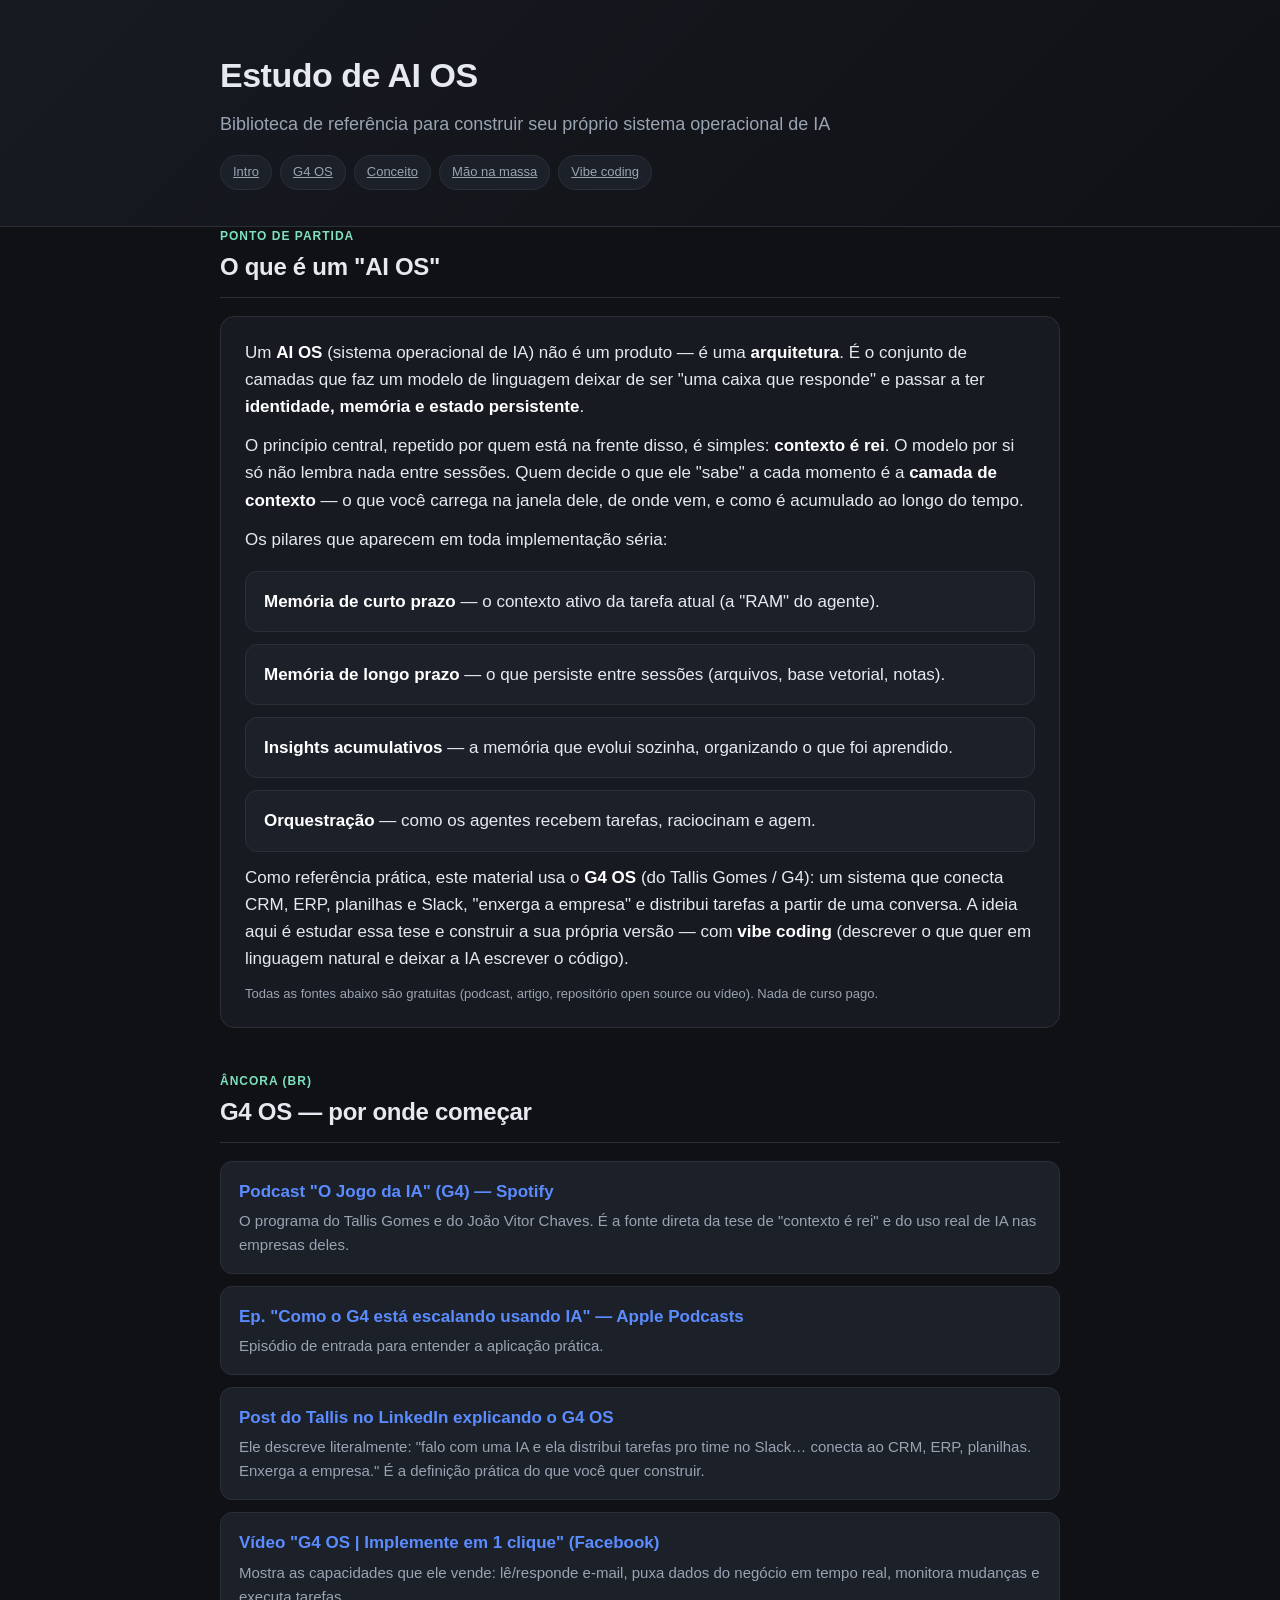
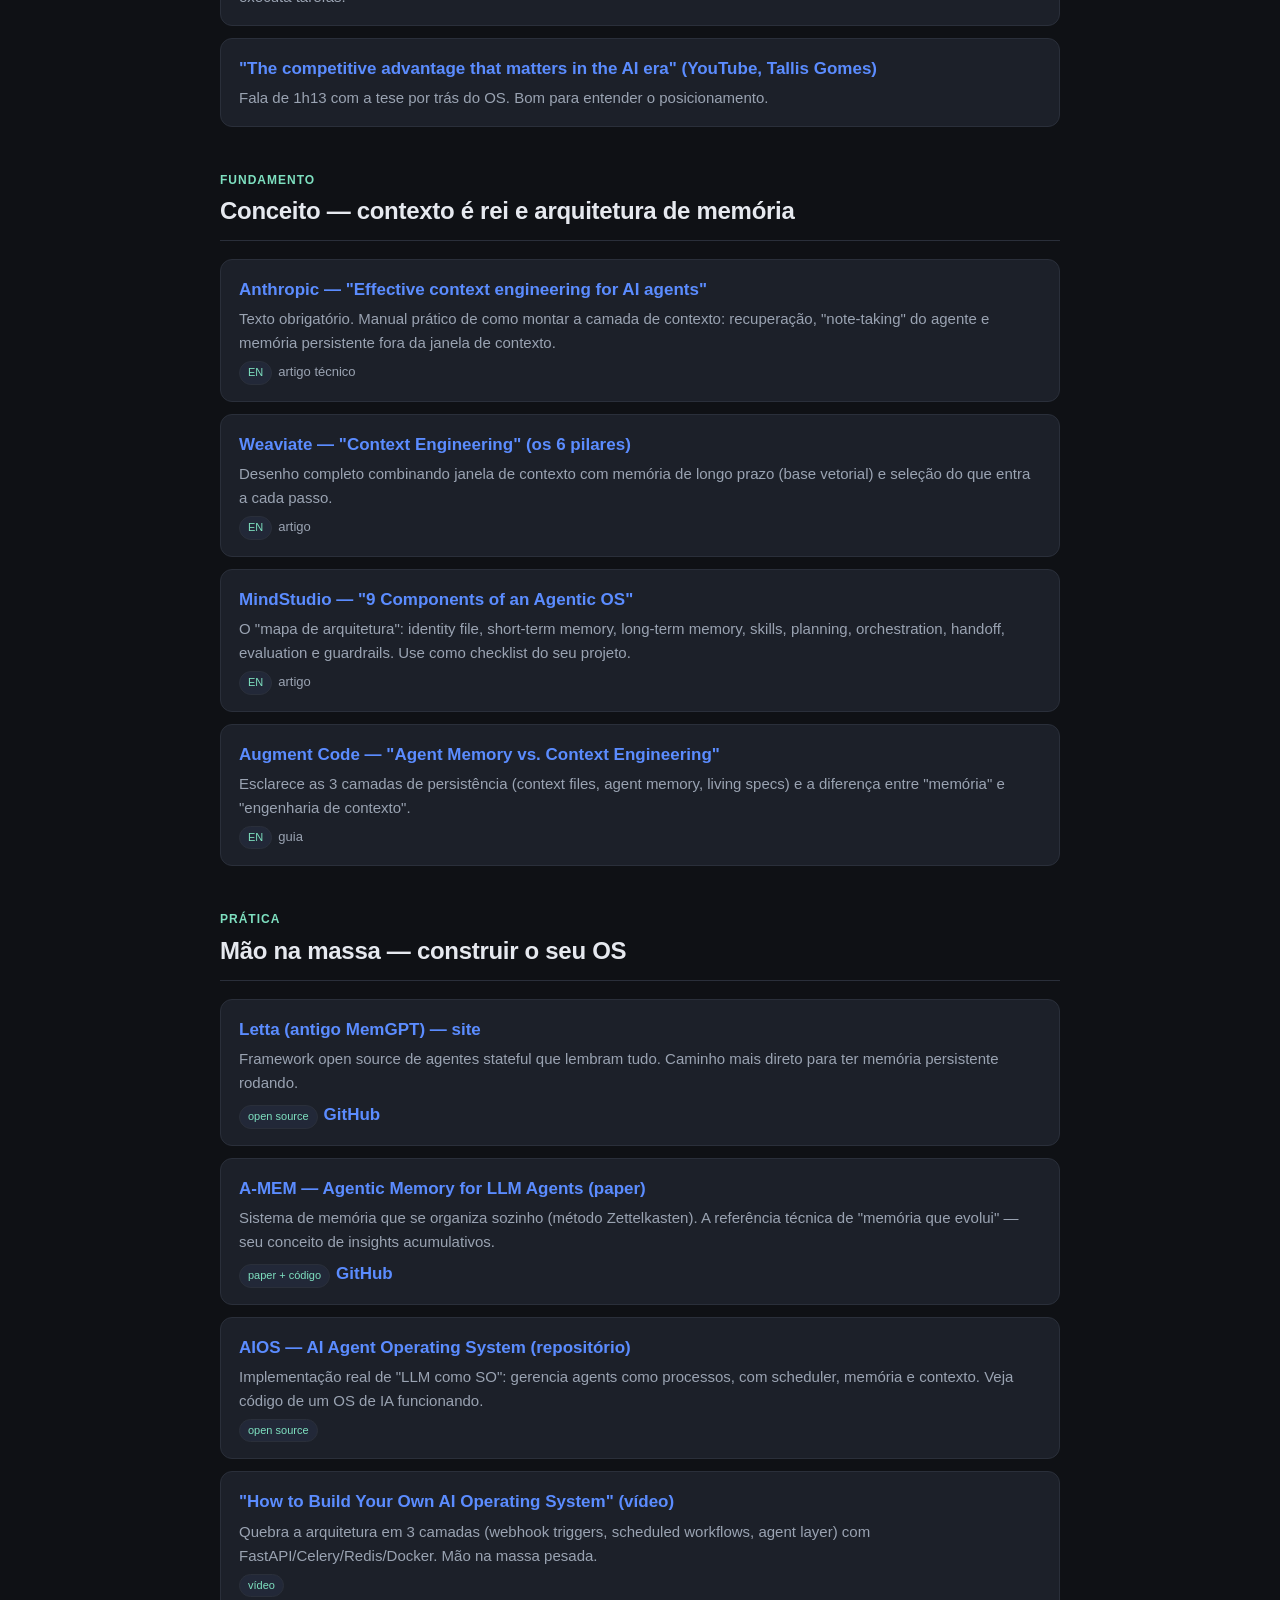
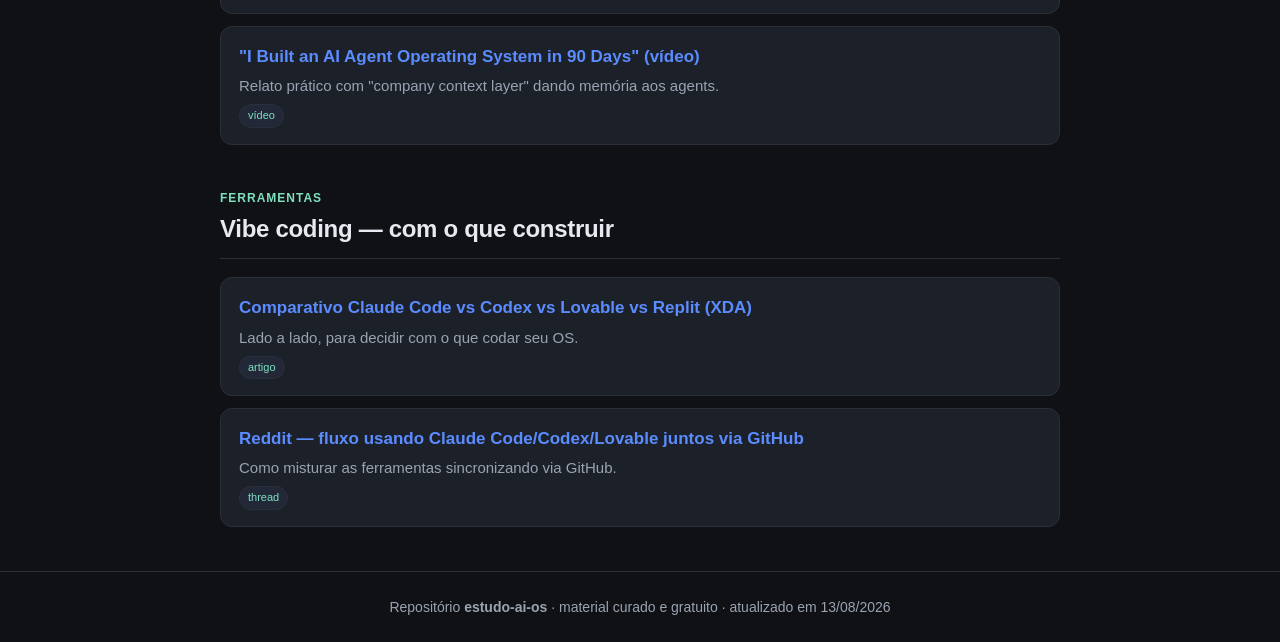
==== index.html @ 6ee81e65 "Estudo de AI OS: site de referencia com fontes gratuitas" ====
<!DOCTYPE html>
<html lang="pt-BR">
<head>
<meta charset="UTF-8">
<meta name="viewport" content="width=device-width, initial-scale=1.0">
<title>Estudo de AI OS — biblioteca de referência</title>
<style>
  :root{
    --bg:#0f1115; --bg2:#171a21; --card:#1c2029; --border:#2a2f3a;
    --txt:#e6e9ef; --muted:#9aa3b2; --accent:#5b8cff; --accent2:#7ee0c0;
    --maxw:880px;
  }
  *{box-sizing:border-box}
  html{scroll-behavior:smooth}
  body{
    margin:0; background:var(--bg); color:var(--txt);
    font-family:-apple-system,BlinkMacSystemFont,"Segoe UI",Roboto,Helvetica,Arial,sans-serif;
    line-height:1.6; font-size:17px;
  }
  header{
    background:linear-gradient(135deg,#171a21,#0f1115);
    border-bottom:1px solid var(--border); padding:48px 20px 36px;
  }
  .wrap{max-width:var(--maxw); margin:0 auto; padding:0 20px}
  h1{font-size:34px; margin:0 0 8px; letter-spacing:-.5px}
  header p{color:var(--muted); margin:0; font-size:18px}
  main{padding:32px 0 64px}
  section{margin:0 0 44px}
  h2{
    font-size:24px; margin:0 0 4px; padding-bottom:10px;
    border-bottom:1px solid var(--border); letter-spacing:-.3px;
  }
  h2 .tag{
    font-size:12px; text-transform:uppercase; letter-spacing:1px;
    color:var(--accent2); display:block; font-weight:600; margin-bottom:2px;
  }
  .intro{
    background:var(--bg2); border:1px solid var(--border); border-radius:14px;
    padding:22px 24px; margin-top:18px;
  }
  .intro p{margin:0 0 12px} .intro p:last-child{margin:0}
  .intro strong{color:#fff}
  ul{list-style:none; padding:0; margin:18px 0 0}
  li{
    background:var(--card); border:1px solid var(--border); border-radius:12px;
    padding:16px 18px; margin:0 0 12px; transition:border-color .15s ease;
  }
  li:hover{border-color:var(--accent)}
  li a{color:var(--accent); text-decoration:none; font-weight:600; font-size:17px}
  li a:hover{text-decoration:underline}
  li .desc{color:var(--muted); font-size:15px; margin-top:4px}
  .meta{color:var(--muted); font-size:13px; margin-top:6px}
  .pill{
    display:inline-block; font-size:11px; padding:2px 8px; border-radius:99px;
    background:#222838; color:var(--accent2); border:1px solid var(--border);
    margin-right:6px;
  }
  footer{
    border-top:1px solid var(--border); padding:24px 20px; color:var(--muted);
    font-size:14px; text-align:center;
  }
  a.toc{color:var(--accent); text-decoration:none}
  nav.toc{margin-top:16px; display:flex; flex-wrap:wrap; gap:8px}
  nav.toc a{
    font-size:13px; background:var(--card); border:1px solid var(--border);
    padding:6px 12px; border-radius:99px; color:var(--muted);
  }
  nav.toc a:hover{color:var(--txt); border-color:var(--accent)}
</style>
</head>
<body>
<header>
  <div class="wrap">
    <h1>Estudo de AI OS</h1>
    <p>Biblioteca de referência para construir seu próprio sistema operacional de IA</p>
    <nav class="toc">
      <a href="#intro">Intro</a>
      <a href="#g4">G4 OS</a>
      <a href="#conceito">Conceito</a>
      <a href="#massa">Mão na massa</a>
      <a href="#vibe">Vibe coding</a>
    </nav>
  </div>
</header>

<main class="wrap">

  <section id="intro">
    <h2><span class="tag">Ponto de partida</span>O que é um "AI OS"</h2>
    <div class="intro">
      <p>Um <strong>AI OS</strong> (sistema operacional de IA) não é um produto — é uma <strong>arquitetura</strong>. É o conjunto de camadas que faz um modelo de linguagem deixar de ser "uma caixa que responde" e passar a ter <strong>identidade, memória e estado persistente</strong>.</p>
      <p>O princípio central, repetido por quem está na frente disso, é simples: <strong>contexto é rei</strong>. O modelo por si só não lembra nada entre sessões. Quem decide o que ele "sabe" a cada momento é a <strong>camada de contexto</strong> — o que você carrega na janela dele, de onde vem, e como é acumulado ao longo do tempo.</p>
      <p>Os pilares que aparecem em toda implementação séria:</p>
      <ul>
        <li><strong>Memória de curto prazo</strong> — o contexto ativo da tarefa atual (a "RAM" do agente).</li>
        <li><strong>Memória de longo prazo</strong> — o que persiste entre sessões (arquivos, base vetorial, notas).</li>
        <li><strong>Insights acumulativos</strong> — a memória que evolui sozinha, organizando o que foi aprendido.</li>
        <li><strong>Orquestração</strong> — como os agentes recebem tarefas, raciocinam e agem.</li>
      </ul>
      <p>Como referência prática, este material usa o <strong>G4 OS</strong> (do Tallis Gomes / G4): um sistema que conecta CRM, ERP, planilhas e Slack, "enxerga a empresa" e distribui tarefas a partir de uma conversa. A ideia aqui é estudar essa tese e construir a sua própria versão — com <strong>vibe coding</strong> (descrever o que quer em linguagem natural e deixar a IA escrever o código).</p>
      <p class="meta">Todas as fontes abaixo são gratuitas (podcast, artigo, repositório open source ou vídeo). Nada de curso pago.</p>
    </div>
  </section>

  <section id="g4">
    <h2><span class="tag">Âncora (BR)</span>G4 OS — por onde começar</h2>
    <ul>
      <li>
        <a href="https://open.spotify.com/playlist/0QUiQS8rmrE89OeQLvssjO" target="_blank" rel="noopener">Podcast "O Jogo da IA" (G4) — Spotify</a>
        <div class="desc">O programa do Tallis Gomes e do João Vitor Chaves. É a fonte direta da tese de "contexto é rei" e do uso real de IA nas empresas deles.</div>
      </li>
      <li>
        <a href="https://podcasts.apple.com/ch/podcast/como-g4-est%C3%A1-escalando-ainda-mais-usando-intelig%C3%AAncia/id1525781152?i=1000756380188" target="_blank" rel="noopener">Ep. "Como o G4 está escalando usando IA" — Apple Podcasts</a>
        <div class="desc">Episódio de entrada para entender a aplicação prática.</div>
      </li>
      <li>
        <a href="https://pt.linkedin.com/posts/tallisgomes_eu-falo-com-uma-ia-e-ela-distribui-tarefas-activity-7436787894305939458-XpmV" target="_blank" rel="noopener">Post do Tallis no LinkedIn explicando o G4 OS</a>
        <div class="desc">Ele descreve literalmente: "falo com uma IA e ela distribui tarefas pro time no Slack… conecta ao CRM, ERP, planilhas. Enxerga a empresa." É a definição prática do que você quer construir.</div>
      </li>
      <li>
        <a href="https://www.facebook.com/tallisgomes87/videos/g4-os-implemente-em-1-clique/1573317461039059/" target="_blank" rel="noopener">Vídeo "G4 OS | Implemente em 1 clique" (Facebook)</a>
        <div class="desc">Mostra as capacidades que ele vende: lê/responde e-mail, puxa dados do negócio em tempo real, monitora mudanças e executa tarefas.</div>
      </li>
      <li>
        <a href="https://www.youtube.com/watch?v=670zVqYbD9s" target="_blank" rel="noopener">"The competitive advantage that matters in the AI era" (YouTube, Tallis Gomes)</a>
        <div class="desc">Fala de 1h13 com a tese por trás do OS. Bom para entender o posicionamento.</div>
      </li>
    </ul>
  </section>

  <section id="conceito">
    <h2><span class="tag">Fundamento</span>Conceito — contexto é rei e arquitetura de memória</h2>
    <ul>
      <li>
        <a href="https://www.anthropic.com/engineering/effective-context-engineering-for-ai-agents" target="_blank" rel="noopener">Anthropic — "Effective context engineering for AI agents"</a>
        <div class="desc">Texto obrigatório. Manual prático de como montar a camada de contexto: recuperação, "note-taking" do agente e memória persistente fora da janela de contexto.</div>
        <div class="meta"><span class="pill">EN</span>artigo técnico</div>
      </li>
      <li>
        <a href="https://weaviate.io/blog/context-engineering" target="_blank" rel="noopener">Weaviate — "Context Engineering" (os 6 pilares)</a>
        <div class="desc">Desenho completo combinando janela de contexto com memória de longo prazo (base vetorial) e seleção do que entra a cada passo.</div>
        <div class="meta"><span class="pill">EN</span>artigo</div>
      </li>
      <li>
        <a href="https://www.mindstudio.ai/blog/how-to-build-agentic-operating-system-9-components" target="_blank" rel="noopener">MindStudio — "9 Components of an Agentic OS"</a>
        <div class="desc">O "mapa de arquitetura": identity file, short-term memory, long-term memory, skills, planning, orchestration, handoff, evaluation e guardrails. Use como checklist do seu projeto.</div>
        <div class="meta"><span class="pill">EN</span>artigo</div>
      </li>
      <li>
        <a href="https://www.augmentcode.com/guides/agent-memory-vs-context-engineering" target="_blank" rel="noopener">Augment Code — "Agent Memory vs. Context Engineering"</a>
        <div class="desc">Esclarece as 3 camadas de persistência (context files, agent memory, living specs) e a diferença entre "memória" e "engenharia de contexto".</div>
        <div class="meta"><span class="pill">EN</span>guia</div>
      </li>
    </ul>
  </section>

  <section id="massa">
    <h2><span class="tag">Prática</span>Mão na massa — construir o seu OS</h2>
    <ul>
      <li>
        <a href="https://www.letta.com/" target="_blank" rel="noopener">Letta (antigo MemGPT) — site</a>
        <div class="desc">Framework open source de agentes stateful que lembram tudo. Caminho mais direto para ter memória persistente rodando.</div>
        <div class="meta"><span class="pill">open source</span><a href="https://github.com/letta-ai/letta" target="_blank" rel="noopener">GitHub</a></div>
      </li>
      <li>
        <a href="https://arxiv.org/abs/2502.12110" target="_blank" rel="noopener">A-MEM — Agentic Memory for LLM Agents (paper)</a>
        <div class="desc">Sistema de memória que se organiza sozinho (método Zettelkasten). A referência técnica de "memória que evolui" — seu conceito de insights acumulativos.</div>
        <div class="meta"><span class="pill">paper + código</span><a href="https://github.com/agiresearch/a-mem" target="_blank" rel="noopener">GitHub</a></div>
      </li>
      <li>
        <a href="https://github.com/agiresearch/AIOS" target="_blank" rel="noopener">AIOS — AI Agent Operating System (repositório)</a>
        <div class="desc">Implementação real de "LLM como SO": gerencia agents como processos, com scheduler, memória e contexto. Veja código de um OS de IA funcionando.</div>
        <div class="meta"><span class="pill">open source</span></div>
      </li>
      <li>
        <a href="https://www.youtube.com/watch?v=rZX1OYetbSM" target="_blank" rel="noopener">"How to Build Your Own AI Operating System" (vídeo)</a>
        <div class="desc">Quebra a arquitetura em 3 camadas (webhook triggers, scheduled workflows, agent layer) com FastAPI/Celery/Redis/Docker. Mão na massa pesada.</div>
        <div class="meta"><span class="pill">vídeo</span></div>
      </li>
      <li>
        <a href="https://www.youtube.com/watch?v=2s_olItq3P4" target="_blank" rel="noopener">"I Built an AI Agent Operating System in 90 Days" (vídeo)</a>
        <div class="desc">Relato prático com "company context layer" dando memória aos agents.</div>
        <div class="meta"><span class="pill">vídeo</span></div>
      </li>
    </ul>
  </section>

  <section id="vibe">
    <h2><span class="tag">Ferramentas</span>Vibe coding — com o que construir</h2>
    <ul>
      <li>
        <a href="https://www.xda-developers.com/tested-claude-code-lovable-and-replit-side-by-side/" target="_blank" rel="noopener">Comparativo Claude Code vs Codex vs Lovable vs Replit (XDA)</a>
        <div class="desc">Lado a lado, para decidir com o que codar seu OS.</div>
        <div class="meta"><span class="pill">artigo</span></div>
      </li>
      <li>
        <a href="https://www.reddit.com/r/ClaudeAI/comments/1o6kspo/build_lovable_for_claude_code_users_no_costs/" target="_blank" rel="noopener">Reddit — fluxo usando Claude Code/Codex/Lovable juntos via GitHub</a>
        <div class="desc">Como misturar as ferramentas sincronizando via GitHub.</div>
        <div class="meta"><span class="pill">thread</span></div>
      </li>
    </ul>
  </section>

</main>

<footer>
  Repositório <strong>estudo-ai-os</strong> · material curado e gratuito · atualizado em 13/08/2026
</footer>
</body>
</html>
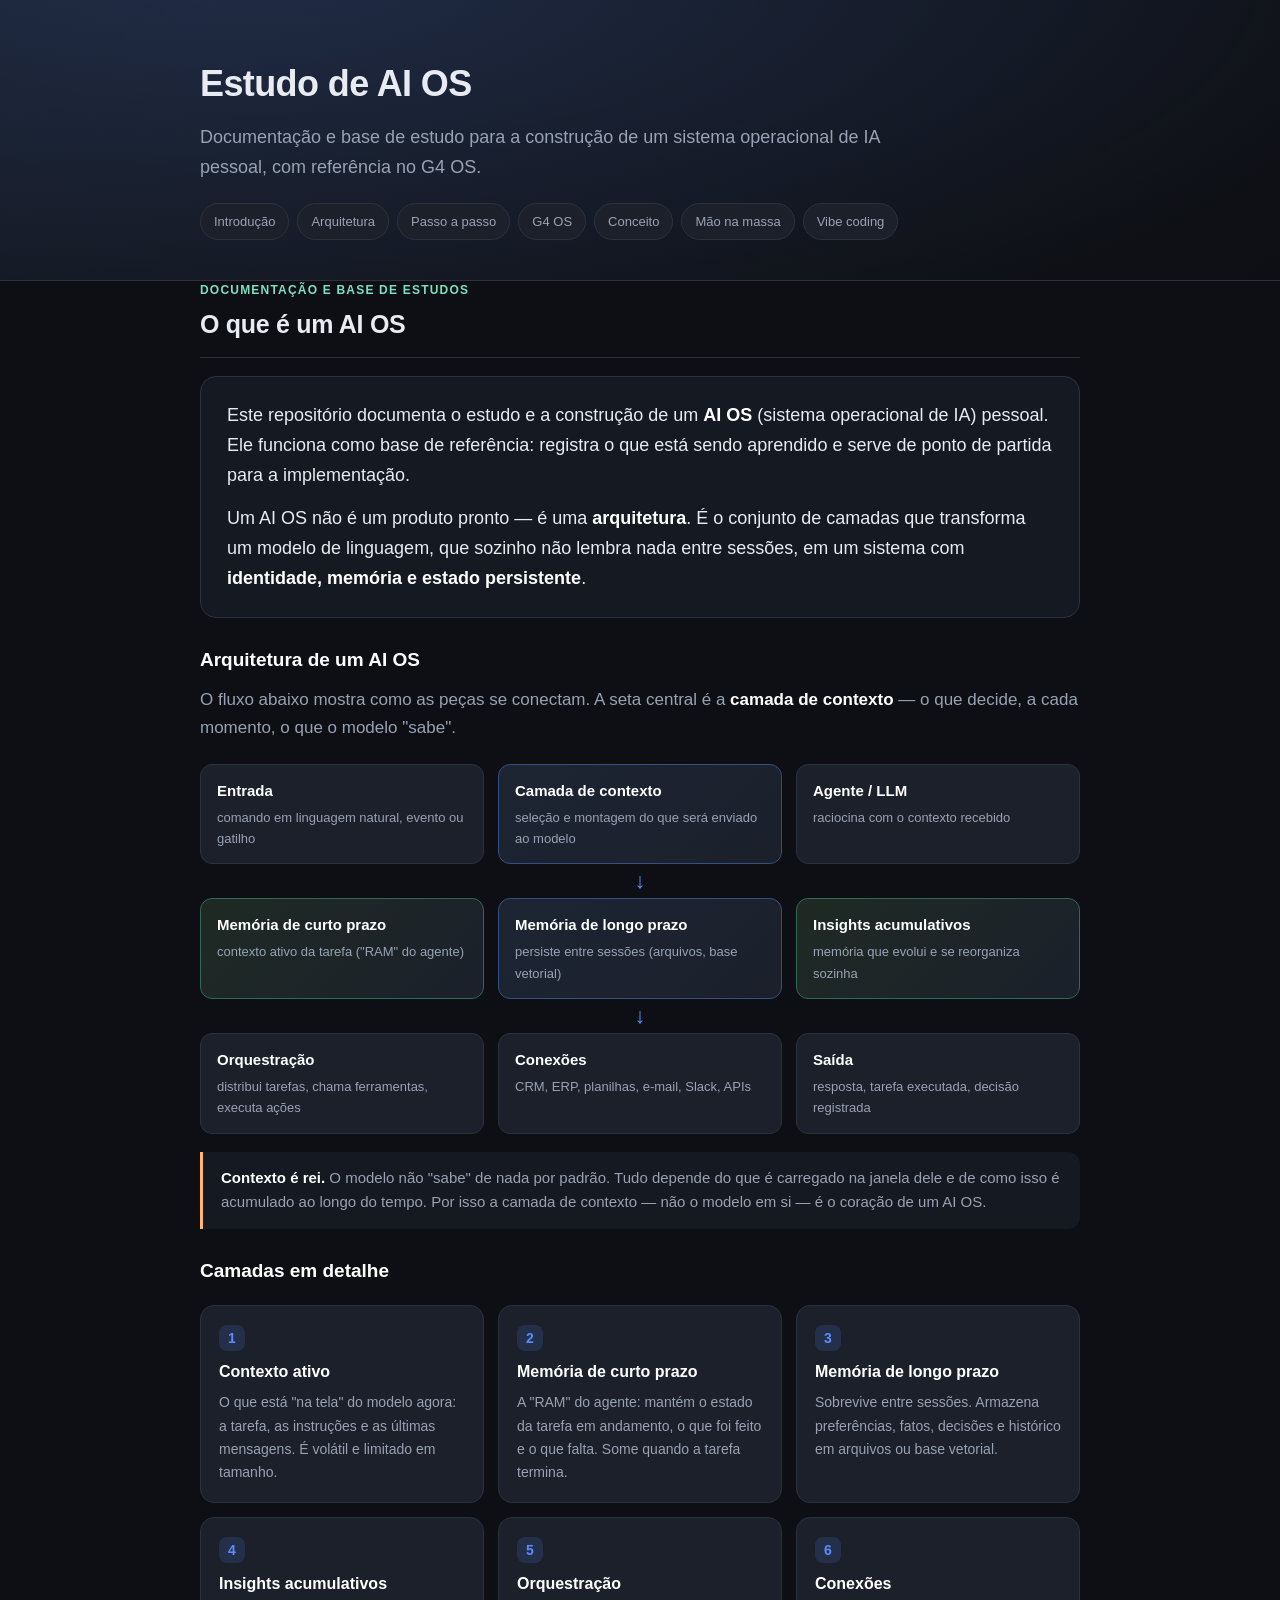
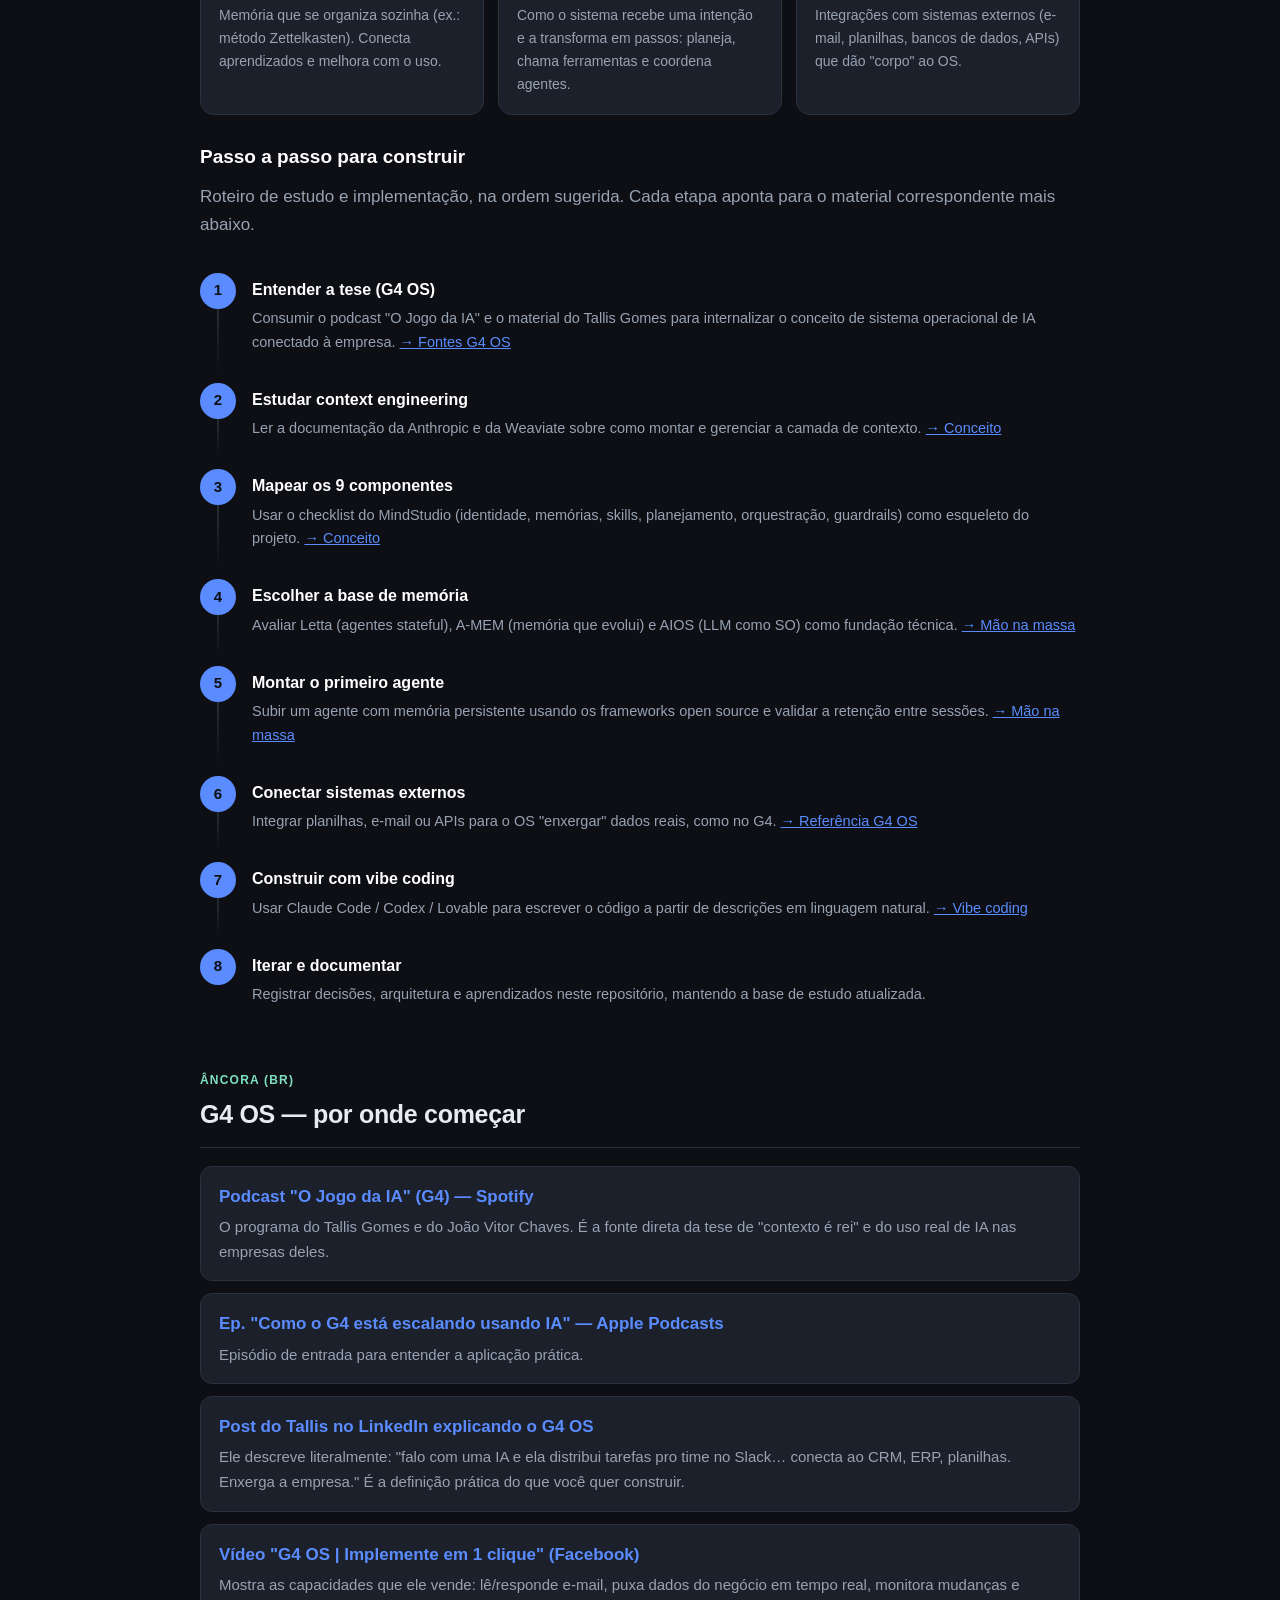
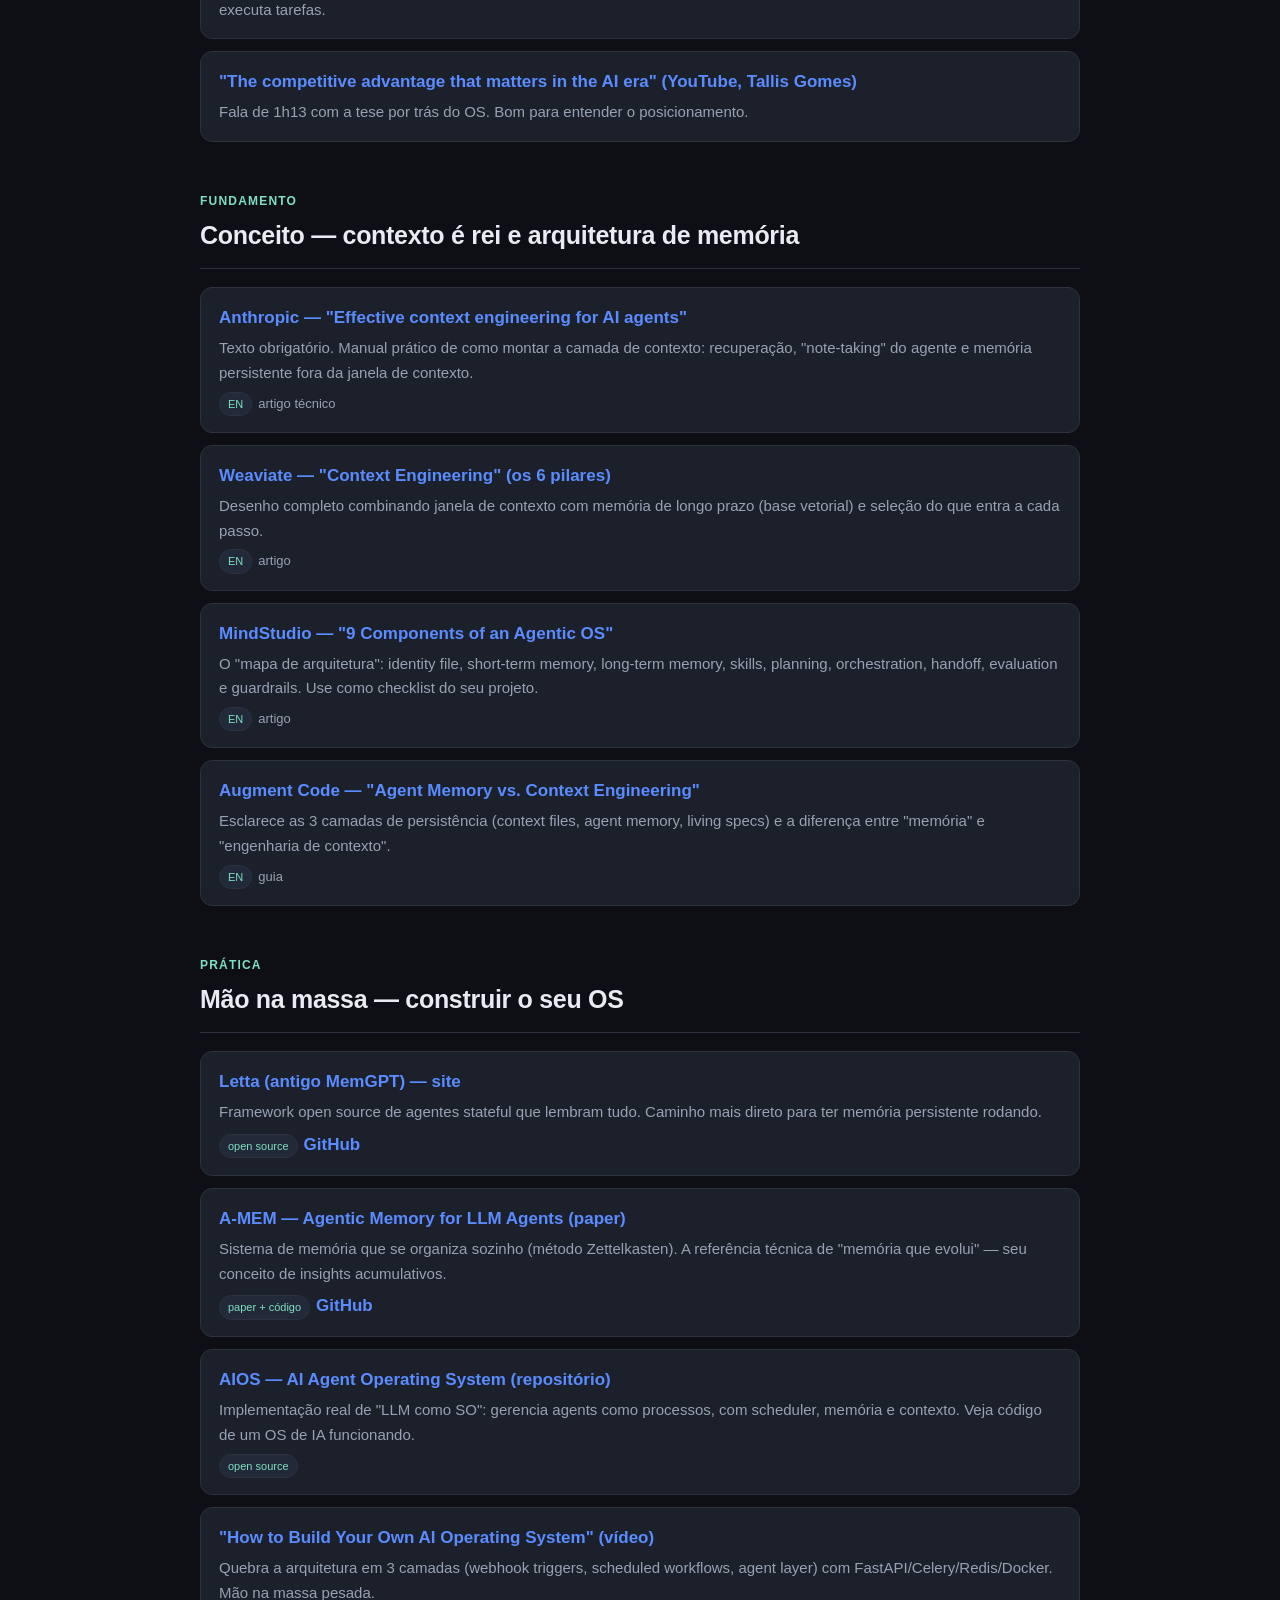
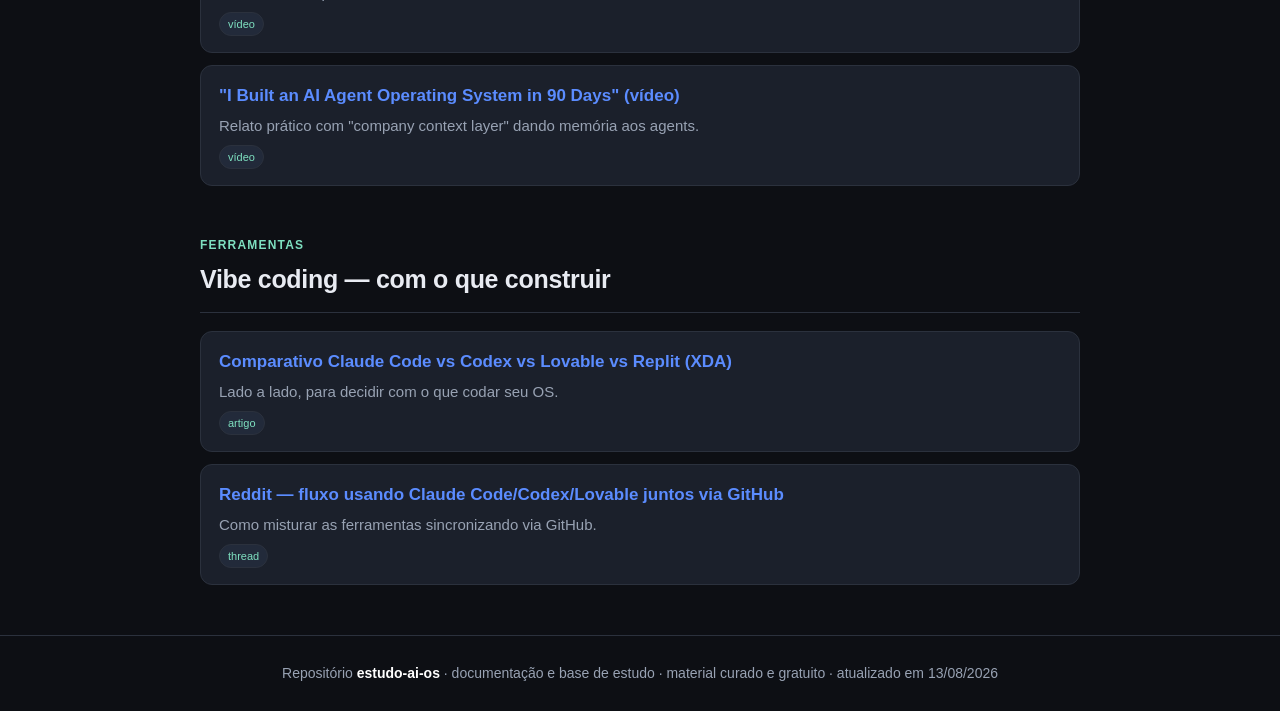
==== commit 60d2de34: "Detalha introducao: arquitetura, camadas e passo a passo" ====
--- a/index.html
+++ b/index.html
@@ -3,78 +3,137 @@
 <head>
 <meta charset="UTF-8">
 <meta name="viewport" content="width=device-width, initial-scale=1.0">
-<title>Estudo de AI OS — biblioteca de referência</title>
+<title>Estudo de AI OS — documentação e base de estudo</title>
 <style>
   :root{
-    --bg:#0f1115; --bg2:#171a21; --card:#1c2029; --border:#2a2f3a;
-    --txt:#e6e9ef; --muted:#9aa3b2; --accent:#5b8cff; --accent2:#7ee0c0;
-    --maxw:880px;
+    --bg:#0d0f14; --bg2:#151922; --card:#1b202b; --border:#2b313d;
+    --txt:#e8ebf2; --muted:#98a2b3; --accent:#5b8cff; --accent2:#7ee0c0;
+    --accent3:#ffb86b; --maxw:920px;
   }
   *{box-sizing:border-box}
   html{scroll-behavior:smooth}
   body{
     margin:0; background:var(--bg); color:var(--txt);
     font-family:-apple-system,BlinkMacSystemFont,"Segoe UI",Roboto,Helvetica,Arial,sans-serif;
-    line-height:1.6; font-size:17px;
-  }
+    line-height:1.65; font-size:17px;
+  }
+  .wrap{max-width:var(--maxw); margin:0 auto; padding:0 20px}
   header{
-    background:linear-gradient(135deg,#171a21,#0f1115);
-    border-bottom:1px solid var(--border); padding:48px 20px 36px;
-  }
-  .wrap{max-width:var(--maxw); margin:0 auto; padding:0 20px}
-  h1{font-size:34px; margin:0 0 8px; letter-spacing:-.5px}
-  header p{color:var(--muted); margin:0; font-size:18px}
-  main{padding:32px 0 64px}
-  section{margin:0 0 44px}
+    background:radial-gradient(1200px 400px at 20% -10%,rgba(91,140,255,.18),transparent),
+               linear-gradient(135deg,#14181f,#0d0f14);
+    border-bottom:1px solid var(--border); padding:54px 20px 40px;
+  }
+  h1{font-size:36px; margin:0 0 10px; letter-spacing:-.6px; font-weight:700}
+  header p{color:var(--muted); margin:0; font-size:18px; max-width:680px}
+  nav.toc{margin-top:20px; display:flex; flex-wrap:wrap; gap:8px}
+  nav.toc a{
+    font-size:13px; background:var(--card); border:1px solid var(--border);
+    padding:7px 13px; border-radius:99px; color:var(--muted); text-decoration:none;
+    transition:.15s;
+  }
+  nav.toc a:hover{color:var(--txt); border-color:var(--accent)}
+
+  main{padding:36px 0 64px}
+  section{margin:0 0 50px; scroll-margin-top:20px}
   h2{
-    font-size:24px; margin:0 0 4px; padding-bottom:10px;
+    font-size:25px; margin:0 0 6px; padding-bottom:12px;
     border-bottom:1px solid var(--border); letter-spacing:-.3px;
   }
   h2 .tag{
-    font-size:12px; text-transform:uppercase; letter-spacing:1px;
-    color:var(--accent2); display:block; font-weight:600; margin-bottom:2px;
-  }
-  .intro{
-    background:var(--bg2); border:1px solid var(--border); border-radius:14px;
-    padding:22px 24px; margin-top:18px;
-  }
-  .intro p{margin:0 0 12px} .intro p:last-child{margin:0}
-  .intro strong{color:#fff}
-  ul{list-style:none; padding:0; margin:18px 0 0}
-  li{
+    font-size:12px; text-transform:uppercase; letter-spacing:1.2px;
+    color:var(--accent2); display:block; font-weight:600; margin-bottom:3px;
+  }
+  h3{font-size:19px; margin:26px 0 10px; color:#fff}
+
+  p{margin:0 0 14px}
+  a{color:var(--accent)}
+  .muted{color:var(--muted)}
+  strong{color:#fff}
+
+  .lead{
+    background:var(--bg2); border:1px solid var(--border); border-radius:16px;
+    padding:24px 26px; margin-top:18px; font-size:18px;
+  }
+  .lead p:last-child{margin:0}
+
+  /* architecture diagram */
+  .arch{margin:22px 0 8px; display:flex; flex-direction:column; gap:0}
+  .arch-row{display:flex; align-items:stretch; gap:14px; flex-wrap:wrap}
+  .node{
+    flex:1 1 0; min-width:150px; background:var(--card); border:1px solid var(--border);
+    border-radius:12px; padding:14px 16px;
+  }
+  .node .t{font-weight:700; color:#fff; font-size:15px}
+  .node .d{color:var(--muted); font-size:13px; margin-top:3px}
+  .arrow{text-align:center; color:var(--accent); font-size:22px; line-height:1; padding:6px 0}
+  .node.mem{background:linear-gradient(135deg,#1d2533,#1b202b); border-color:#36507e}
+  .node.ins{background:linear-gradient(135deg,#1f2a24,#1b202b); border-color:#2f6a55}
+
+  /* layer cards */
+  .grid{display:grid; grid-template-columns:repeat(auto-fit,minmax(250px,1fr)); gap:14px; margin-top:18px}
+  .layer{
+    background:var(--card); border:1px solid var(--border); border-radius:14px; padding:18px 18px;
+  }
+  .layer .n{
+    display:inline-flex; align-items:center; justify-content:center; width:26px; height:26px;
+    border-radius:8px; background:rgba(91,140,255,.15); color:var(--accent);
+    font-weight:700; font-size:14px; margin-bottom:8px;
+  }
+  .layer h4{margin:0 0 6px; font-size:16px; color:#fff}
+  .layer p{margin:0; color:var(--muted); font-size:14px}
+
+  /* steps */
+  .steps{margin-top:20px; display:flex; flex-direction:column; gap:0}
+  .step{display:flex; gap:16px; padding:14px 0; position:relative}
+  .step:not(:last-child)::before{
+    content:""; position:absolute; left:17px; top:42px; bottom:-2px; width:2px;
+    background:linear-gradient(var(--border),transparent);
+  }
+  .step .num{
+    flex:0 0 36px; height:36px; border-radius:50%; display:flex; align-items:center;
+    justify-content:center; background:var(--accent); color:#0d0f14; font-weight:800; font-size:15px;
+    z-index:1;
+  }
+  .step .body{flex:1}
+  .step .body h4{margin:4px 0 4px; font-size:16px; color:#fff}
+  .step .body p{margin:0; color:var(--muted); font-size:14.5px}
+
+  ul.links{list-style:none; padding:0; margin:18px 0 0}
+  ul.links li{
     background:var(--card); border:1px solid var(--border); border-radius:12px;
-    padding:16px 18px; margin:0 0 12px; transition:border-color .15s ease;
-  }
-  li:hover{border-color:var(--accent)}
-  li a{color:var(--accent); text-decoration:none; font-weight:600; font-size:17px}
-  li a:hover{text-decoration:underline}
-  li .desc{color:var(--muted); font-size:15px; margin-top:4px}
-  .meta{color:var(--muted); font-size:13px; margin-top:6px}
+    padding:16px 18px; margin:0 0 12px; transition:border-color .15s;
+  }
+  ul.links li:hover{border-color:var(--accent)}
+  ul.links li a{color:var(--accent); text-decoration:none; font-weight:600; font-size:17px}
+  ul.links li a:hover{text-decoration:underline}
+  ul.links .desc{color:var(--muted); font-size:15px; margin-top:4px}
+  ul.links .meta{color:var(--muted); font-size:13px; margin-top:6px}
   .pill{
     display:inline-block; font-size:11px; padding:2px 8px; border-radius:99px;
-    background:#222838; color:var(--accent2); border:1px solid var(--border);
-    margin-right:6px;
-  }
+    background:#222a3a; color:var(--accent2); border:1px solid var(--border); margin-right:6px;
+  }
+
+  .callout{
+    border-left:3px solid var(--accent3); background:var(--bg2);
+    padding:14px 18px; border-radius:0 12px 12px 0; margin-top:18px; color:var(--muted); font-size:15px;
+  }
+
   footer{
-    border-top:1px solid var(--border); padding:24px 20px; color:var(--muted);
+    border-top:1px solid var(--border); padding:26px 20px; color:var(--muted);
     font-size:14px; text-align:center;
   }
-  a.toc{color:var(--accent); text-decoration:none}
-  nav.toc{margin-top:16px; display:flex; flex-wrap:wrap; gap:8px}
-  nav.toc a{
-    font-size:13px; background:var(--card); border:1px solid var(--border);
-    padding:6px 12px; border-radius:99px; color:var(--muted);
-  }
-  nav.toc a:hover{color:var(--txt); border-color:var(--accent)}
+  @media(max-width:560px){ h1{font-size:28px} .arch-row{flex-direction:column} }
 </style>
 </head>
 <body>
 <header>
   <div class="wrap">
     <h1>Estudo de AI OS</h1>
-    <p>Biblioteca de referência para construir seu próprio sistema operacional de IA</p>
+    <p>Documentação e base de estudo para a construção de um sistema operacional de IA pessoal, com referência no G4 OS.</p>
     <nav class="toc">
-      <a href="#intro">Intro</a>
+      <a href="#intro">Introdução</a>
+      <a href="#arquitetura">Arquitetura</a>
+      <a href="#passos">Passo a passo</a>
       <a href="#g4">G4 OS</a>
       <a href="#conceito">Conceito</a>
       <a href="#massa">Mão na massa</a>
@@ -85,26 +144,69 @@
 
 <main class="wrap">
 
+  <!-- ============ INTRO ============ -->
   <section id="intro">
-    <h2><span class="tag">Ponto de partida</span>O que é um "AI OS"</h2>
-    <div class="intro">
-      <p>Um <strong>AI OS</strong> (sistema operacional de IA) não é um produto — é uma <strong>arquitetura</strong>. É o conjunto de camadas que faz um modelo de linguagem deixar de ser "uma caixa que responde" e passar a ter <strong>identidade, memória e estado persistente</strong>.</p>
-      <p>O princípio central, repetido por quem está na frente disso, é simples: <strong>contexto é rei</strong>. O modelo por si só não lembra nada entre sessões. Quem decide o que ele "sabe" a cada momento é a <strong>camada de contexto</strong> — o que você carrega na janela dele, de onde vem, e como é acumulado ao longo do tempo.</p>
-      <p>Os pilares que aparecem em toda implementação séria:</p>
-      <ul>
-        <li><strong>Memória de curto prazo</strong> — o contexto ativo da tarefa atual (a "RAM" do agente).</li>
-        <li><strong>Memória de longo prazo</strong> — o que persiste entre sessões (arquivos, base vetorial, notas).</li>
-        <li><strong>Insights acumulativos</strong> — a memória que evolui sozinha, organizando o que foi aprendido.</li>
-        <li><strong>Orquestração</strong> — como os agentes recebem tarefas, raciocinam e agem.</li>
-      </ul>
-      <p>Como referência prática, este material usa o <strong>G4 OS</strong> (do Tallis Gomes / G4): um sistema que conecta CRM, ERP, planilhas e Slack, "enxerga a empresa" e distribui tarefas a partir de uma conversa. A ideia aqui é estudar essa tese e construir a sua própria versão — com <strong>vibe coding</strong> (descrever o que quer em linguagem natural e deixar a IA escrever o código).</p>
-      <p class="meta">Todas as fontes abaixo são gratuitas (podcast, artigo, repositório open source ou vídeo). Nada de curso pago.</p>
-    </div>
-  </section>
-
+    <h2><span class="tag">Documentação e base de estudos</span>O que é um AI OS</h2>
+    <div class="lead">
+      <p>Este repositório documenta o estudo e a construção de um <strong>AI OS</strong> (sistema operacional de IA) pessoal. Ele funciona como base de referência: registra o que está sendo aprendido e serve de ponto de partida para a implementação.</p>
+      <p>Um AI OS não é um produto pronto — é uma <strong>arquitetura</strong>. É o conjunto de camadas que transforma um modelo de linguagem, que sozinho não lembra nada entre sessões, em um sistema com <strong>identidade, memória e estado persistente</strong>.</p>
+    </div>
+
+    <h3 id="arquitetura">Arquitetura de um AI OS</h3>
+    <p class="muted">O fluxo abaixo mostra como as peças se conectam. A seta central é a <strong>camada de contexto</strong> — o que decide, a cada momento, o que o modelo "sabe".</p>
+
+    <div class="arch">
+      <div class="arch-row">
+        <div class="node"><div class="t">Entrada</div><div class="d">comando em linguagem natural, evento ou gatilho</div></div>
+        <div class="node mem"><div class="t">Camada de contexto</div><div class="d">seleção e montagem do que será enviado ao modelo</div></div>
+        <div class="node"><div class="t">Agente / LLM</div><div class="d">raciocina com o contexto recebido</div></div>
+      </div>
+      <div class="arrow">↓</div>
+      <div class="arch-row">
+        <div class="node ins"><div class="t">Memória de curto prazo</div><div class="d">contexto ativo da tarefa ("RAM" do agente)</div></div>
+        <div class="node mem"><div class="t">Memória de longo prazo</div><div class="d">persiste entre sessões (arquivos, base vetorial)</div></div>
+        <div class="node ins"><div class="t">Insights acumulativos</div><div class="d">memória que evolui e se reorganiza sozinha</div></div>
+      </div>
+      <div class="arrow">↓</div>
+      <div class="arch-row">
+        <div class="node"><div class="t">Orquestração</div><div class="d">distribui tarefas, chama ferramentas, executa ações</div></div>
+        <div class="node"><div class="t">Conexões</div><div class="d">CRM, ERP, planilhas, e-mail, Slack, APIs</div></div>
+        <div class="node"><div class="t">Saída</div><div class="d">resposta, tarefa executada, decisão registrada</div></div>
+      </div>
+    </div>
+
+    <div class="callout">
+      <strong>Contexto é rei.</strong> O modelo não "sabe" de nada por padrão. Tudo depende do que é carregado na janela dele e de como isso é acumulado ao longo do tempo. Por isso a camada de contexto — não o modelo em si — é o coração de um AI OS.
+    </div>
+
+    <h3>Camadas em detalhe</h3>
+    <div class="grid">
+      <div class="layer"><div class="n">1</div><h4>Contexto ativo</h4><p>O que está "na tela" do modelo agora: a tarefa, as instruções e as últimas mensagens. É volátil e limitado em tamanho.</p></div>
+      <div class="layer"><div class="n">2</div><h4>Memória de curto prazo</h4><p>A "RAM" do agente: mantém o estado da tarefa em andamento, o que foi feito e o que falta. Some quando a tarefa termina.</p></div>
+      <div class="layer"><div class="n">3</div><h4>Memória de longo prazo</h4><p>Sobrevive entre sessões. Armazena preferências, fatos, decisões e histórico em arquivos ou base vetorial.</p></div>
+      <div class="layer"><div class="n">4</div><h4>Insights acumulativos</h4><p>Memória que se organiza sozinha (ex.: método Zettelkasten). Conecta aprendizados e melhora com o uso.</p></div>
+      <div class="layer"><div class="n">5</div><h4>Orquestração</h4><p>Como o sistema recebe uma intenção e a transforma em passos: planeja, chama ferramentas e coordena agentes.</p></div>
+      <div class="layer"><div class="n">6</div><h4>Conexões</h4><p>Integrações com sistemas externos (e-mail, planilhas, bancos de dados, APIs) que dão "corpo" ao OS.</p></div>
+    </div>
+
+    <h3 id="passos">Passo a passo para construir</h3>
+    <p class="muted">Roteiro de estudo e implementação, na ordem sugerida. Cada etapa aponta para o material correspondente mais abaixo.</p>
+    <div class="steps">
+      <div class="step"><div class="num">1</div><div class="body"><h4>Entender a tese (G4 OS)</h4><p>Consumir o podcast "O Jogo da IA" e o material do Tallis Gomes para internalizar o conceito de sistema operacional de IA conectado à empresa. <a href="#g4">→ Fontes G4 OS</a></p></div></div>
+      <div class="step"><div class="num">2</div><div class="body"><h4>Estudar context engineering</h4><p>Ler a documentação da Anthropic e da Weaviate sobre como montar e gerenciar a camada de contexto. <a href="#conceito">→ Conceito</a></p></div></div>
+      <div class="step"><div class="num">3</div><div class="body"><h4>Mapear os 9 componentes</h4><p>Usar o checklist do MindStudio (identidade, memórias, skills, planejamento, orquestração, guardrails) como esqueleto do projeto. <a href="#conceito">→ Conceito</a></p></div></div>
+      <div class="step"><div class="num">4</div><div class="body"><h4>Escolher a base de memória</h4><p>Avaliar Letta (agentes stateful), A-MEM (memória que evolui) e AIOS (LLM como SO) como fundação técnica. <a href="#massa">→ Mão na massa</a></p></div></div>
+      <div class="step"><div class="num">5</div><div class="body"><h4>Montar o primeiro agente</h4><p>Subir um agente com memória persistente usando os frameworks open source e validar a retenção entre sessões. <a href="#massa">→ Mão na massa</a></p></div></div>
+      <div class="step"><div class="num">6</div><div class="body"><h4>Conectar sistemas externos</h4><p>Integrar planilhas, e-mail ou APIs para o OS "enxergar" dados reais, como no G4. <a href="#g4">→ Referência G4 OS</a></p></div></div>
+      <div class="step"><div class="num">7</div><div class="body"><h4>Construir com vibe coding</h4><p>Usar Claude Code / Codex / Lovable para escrever o código a partir de descrições em linguagem natural. <a href="#vibe">→ Vibe coding</a></p></div></div>
+      <div class="step"><div class="num">8</div><div class="body"><h4>Iterar e documentar</h4><p>Registrar decisões, arquitetura e aprendizados neste repositório, mantendo a base de estudo atualizada.</p></div></div>
+    </div>
+  </section>
+
+  <!-- ============ G4 ============ -->
   <section id="g4">
     <h2><span class="tag">Âncora (BR)</span>G4 OS — por onde começar</h2>
-    <ul>
+    <ul class="links">
       <li>
         <a href="https://open.spotify.com/playlist/0QUiQS8rmrE89OeQLvssjO" target="_blank" rel="noopener">Podcast "O Jogo da IA" (G4) — Spotify</a>
         <div class="desc">O programa do Tallis Gomes e do João Vitor Chaves. É a fonte direta da tese de "contexto é rei" e do uso real de IA nas empresas deles.</div>
@@ -128,9 +230,10 @@
     </ul>
   </section>
 
+  <!-- ============ CONCEITO ============ -->
   <section id="conceito">
     <h2><span class="tag">Fundamento</span>Conceito — contexto é rei e arquitetura de memória</h2>
-    <ul>
+    <ul class="links">
       <li>
         <a href="https://www.anthropic.com/engineering/effective-context-engineering-for-ai-agents" target="_blank" rel="noopener">Anthropic — "Effective context engineering for AI agents"</a>
         <div class="desc">Texto obrigatório. Manual prático de como montar a camada de contexto: recuperação, "note-taking" do agente e memória persistente fora da janela de contexto.</div>
@@ -154,9 +257,10 @@
     </ul>
   </section>
 
+  <!-- ============ MÃO NA MASSA ============ -->
   <section id="massa">
     <h2><span class="tag">Prática</span>Mão na massa — construir o seu OS</h2>
-    <ul>
+    <ul class="links">
       <li>
         <a href="https://www.letta.com/" target="_blank" rel="noopener">Letta (antigo MemGPT) — site</a>
         <div class="desc">Framework open source de agentes stateful que lembram tudo. Caminho mais direto para ter memória persistente rodando.</div>
@@ -185,9 +289,10 @@
     </ul>
   </section>
 
+  <!-- ============ VIBE ============ -->
   <section id="vibe">
     <h2><span class="tag">Ferramentas</span>Vibe coding — com o que construir</h2>
-    <ul>
+    <ul class="links">
       <li>
         <a href="https://www.xda-developers.com/tested-claude-code-lovable-and-replit-side-by-side/" target="_blank" rel="noopener">Comparativo Claude Code vs Codex vs Lovable vs Replit (XDA)</a>
         <div class="desc">Lado a lado, para decidir com o que codar seu OS.</div>
@@ -204,7 +309,7 @@
 </main>
 
 <footer>
-  Repositório <strong>estudo-ai-os</strong> · material curado e gratuito · atualizado em 13/08/2026
+  Repositório <strong>estudo-ai-os</strong> · documentação e base de estudo · material curado e gratuito · atualizado em 13/08/2026
 </footer>
 </body>
 </html>
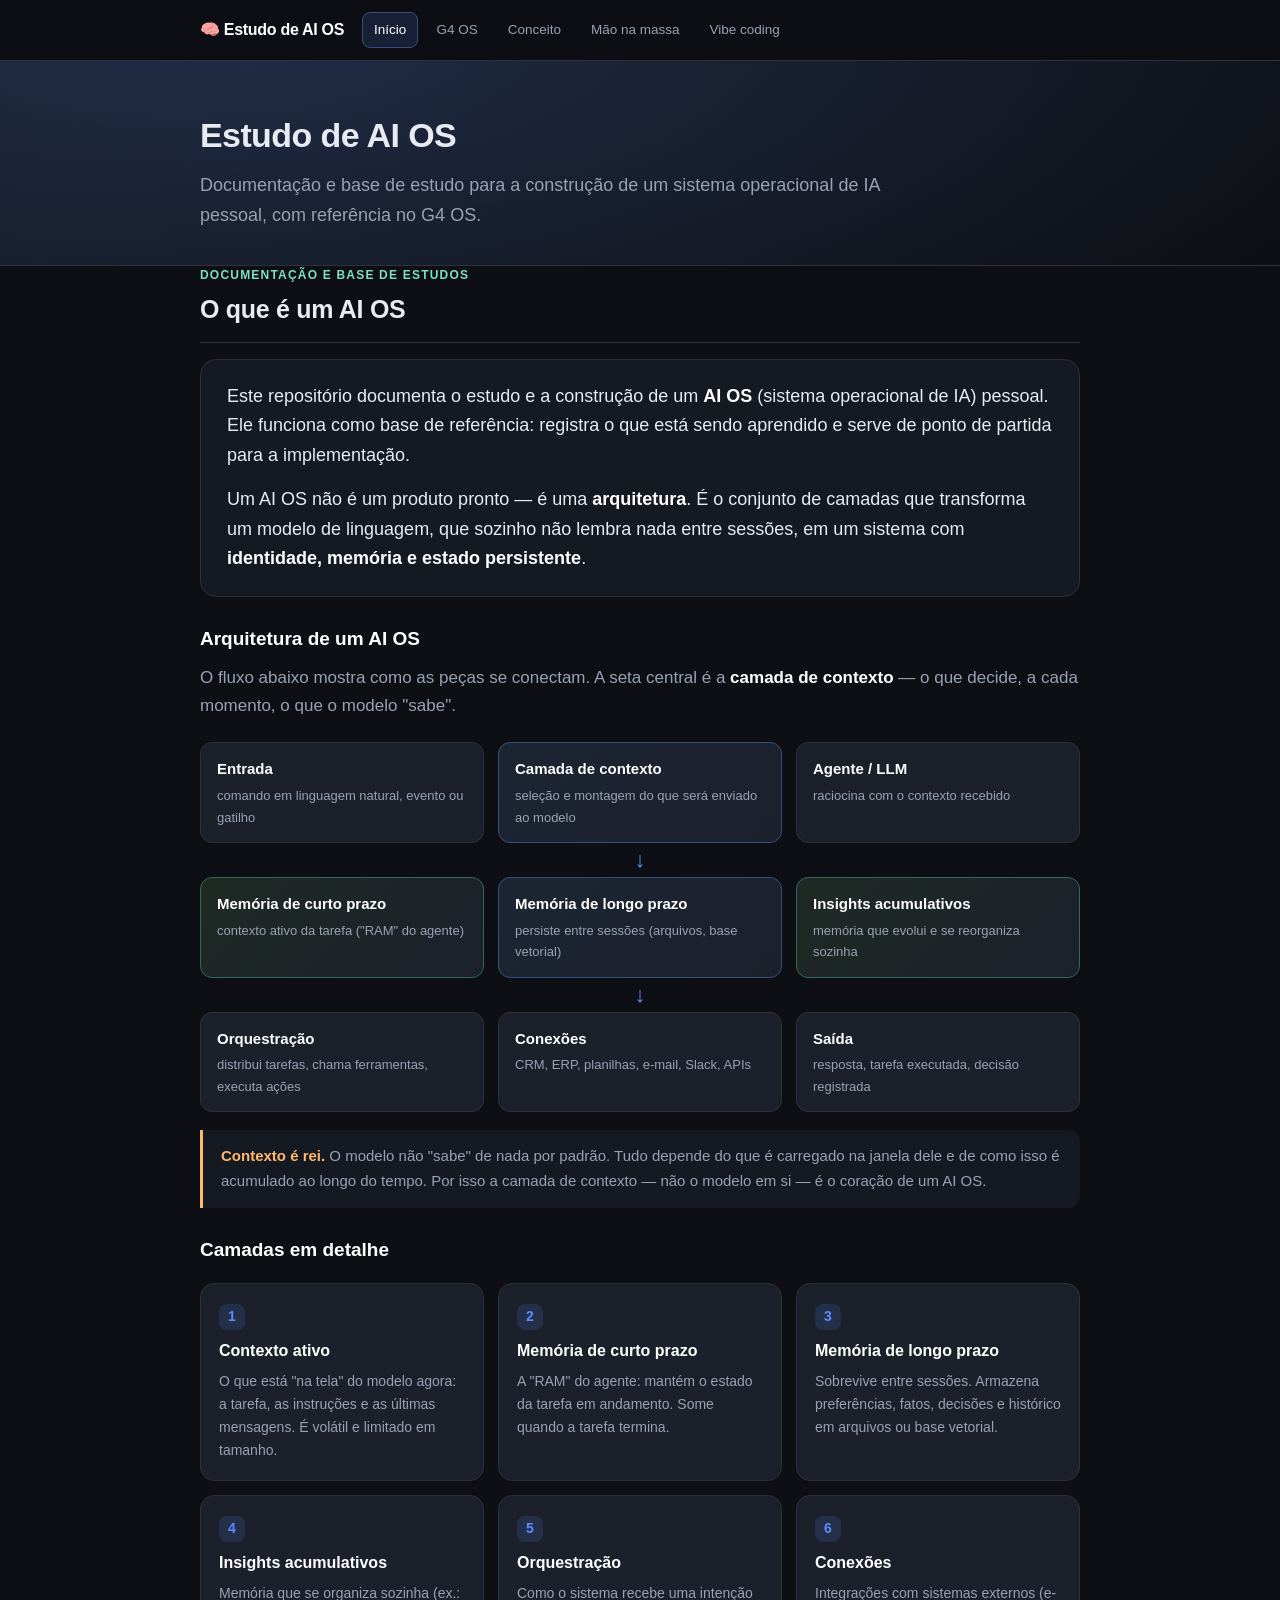
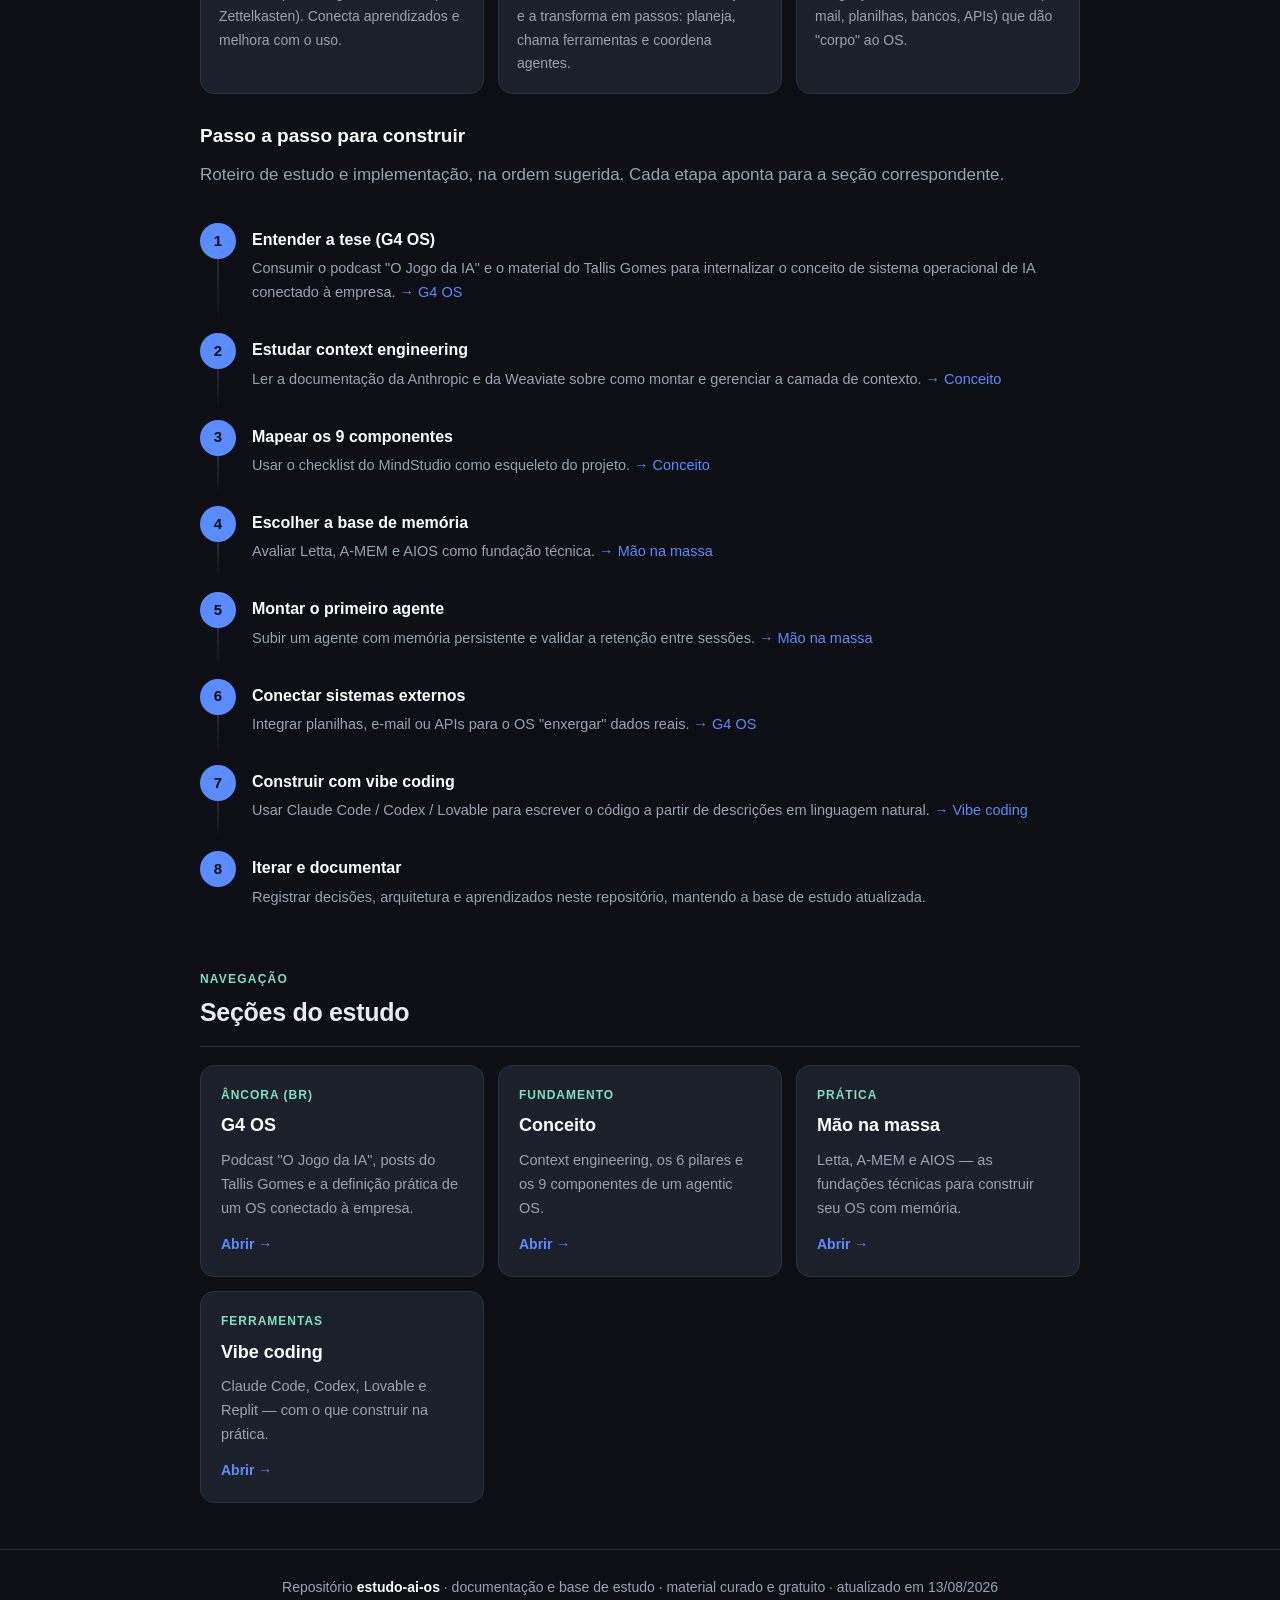
==== commit 2a13cdd4: "Divide em paginas com menu fixo: index, g4, conceito, massa, vibe + styles.css" ====
--- a/index.html
+++ b/index.html
@@ -4,147 +4,32 @@
 <meta charset="UTF-8">
 <meta name="viewport" content="width=device-width, initial-scale=1.0">
 <title>Estudo de AI OS — documentação e base de estudo</title>
-<style>
-  :root{
-    --bg:#0d0f14; --bg2:#151922; --card:#1b202b; --border:#2b313d;
-    --txt:#e8ebf2; --muted:#98a2b3; --accent:#5b8cff; --accent2:#7ee0c0;
-    --accent3:#ffb86b; --maxw:920px;
-  }
-  *{box-sizing:border-box}
-  html{scroll-behavior:smooth}
-  body{
-    margin:0; background:var(--bg); color:var(--txt);
-    font-family:-apple-system,BlinkMacSystemFont,"Segoe UI",Roboto,Helvetica,Arial,sans-serif;
-    line-height:1.65; font-size:17px;
-  }
-  .wrap{max-width:var(--maxw); margin:0 auto; padding:0 20px}
-  header{
-    background:radial-gradient(1200px 400px at 20% -10%,rgba(91,140,255,.18),transparent),
-               linear-gradient(135deg,#14181f,#0d0f14);
-    border-bottom:1px solid var(--border); padding:54px 20px 40px;
-  }
-  h1{font-size:36px; margin:0 0 10px; letter-spacing:-.6px; font-weight:700}
-  header p{color:var(--muted); margin:0; font-size:18px; max-width:680px}
-  nav.toc{margin-top:20px; display:flex; flex-wrap:wrap; gap:8px}
-  nav.toc a{
-    font-size:13px; background:var(--card); border:1px solid var(--border);
-    padding:7px 13px; border-radius:99px; color:var(--muted); text-decoration:none;
-    transition:.15s;
-  }
-  nav.toc a:hover{color:var(--txt); border-color:var(--accent)}
-
-  main{padding:36px 0 64px}
-  section{margin:0 0 50px; scroll-margin-top:20px}
-  h2{
-    font-size:25px; margin:0 0 6px; padding-bottom:12px;
-    border-bottom:1px solid var(--border); letter-spacing:-.3px;
-  }
-  h2 .tag{
-    font-size:12px; text-transform:uppercase; letter-spacing:1.2px;
-    color:var(--accent2); display:block; font-weight:600; margin-bottom:3px;
-  }
-  h3{font-size:19px; margin:26px 0 10px; color:#fff}
-
-  p{margin:0 0 14px}
-  a{color:var(--accent)}
-  .muted{color:var(--muted)}
-  strong{color:#fff}
-
-  .lead{
-    background:var(--bg2); border:1px solid var(--border); border-radius:16px;
-    padding:24px 26px; margin-top:18px; font-size:18px;
-  }
-  .lead p:last-child{margin:0}
-
-  /* architecture diagram */
-  .arch{margin:22px 0 8px; display:flex; flex-direction:column; gap:0}
-  .arch-row{display:flex; align-items:stretch; gap:14px; flex-wrap:wrap}
-  .node{
-    flex:1 1 0; min-width:150px; background:var(--card); border:1px solid var(--border);
-    border-radius:12px; padding:14px 16px;
-  }
-  .node .t{font-weight:700; color:#fff; font-size:15px}
-  .node .d{color:var(--muted); font-size:13px; margin-top:3px}
-  .arrow{text-align:center; color:var(--accent); font-size:22px; line-height:1; padding:6px 0}
-  .node.mem{background:linear-gradient(135deg,#1d2533,#1b202b); border-color:#36507e}
-  .node.ins{background:linear-gradient(135deg,#1f2a24,#1b202b); border-color:#2f6a55}
-
-  /* layer cards */
-  .grid{display:grid; grid-template-columns:repeat(auto-fit,minmax(250px,1fr)); gap:14px; margin-top:18px}
-  .layer{
-    background:var(--card); border:1px solid var(--border); border-radius:14px; padding:18px 18px;
-  }
-  .layer .n{
-    display:inline-flex; align-items:center; justify-content:center; width:26px; height:26px;
-    border-radius:8px; background:rgba(91,140,255,.15); color:var(--accent);
-    font-weight:700; font-size:14px; margin-bottom:8px;
-  }
-  .layer h4{margin:0 0 6px; font-size:16px; color:#fff}
-  .layer p{margin:0; color:var(--muted); font-size:14px}
-
-  /* steps */
-  .steps{margin-top:20px; display:flex; flex-direction:column; gap:0}
-  .step{display:flex; gap:16px; padding:14px 0; position:relative}
-  .step:not(:last-child)::before{
-    content:""; position:absolute; left:17px; top:42px; bottom:-2px; width:2px;
-    background:linear-gradient(var(--border),transparent);
-  }
-  .step .num{
-    flex:0 0 36px; height:36px; border-radius:50%; display:flex; align-items:center;
-    justify-content:center; background:var(--accent); color:#0d0f14; font-weight:800; font-size:15px;
-    z-index:1;
-  }
-  .step .body{flex:1}
-  .step .body h4{margin:4px 0 4px; font-size:16px; color:#fff}
-  .step .body p{margin:0; color:var(--muted); font-size:14.5px}
-
-  ul.links{list-style:none; padding:0; margin:18px 0 0}
-  ul.links li{
-    background:var(--card); border:1px solid var(--border); border-radius:12px;
-    padding:16px 18px; margin:0 0 12px; transition:border-color .15s;
-  }
-  ul.links li:hover{border-color:var(--accent)}
-  ul.links li a{color:var(--accent); text-decoration:none; font-weight:600; font-size:17px}
-  ul.links li a:hover{text-decoration:underline}
-  ul.links .desc{color:var(--muted); font-size:15px; margin-top:4px}
-  ul.links .meta{color:var(--muted); font-size:13px; margin-top:6px}
-  .pill{
-    display:inline-block; font-size:11px; padding:2px 8px; border-radius:99px;
-    background:#222a3a; color:var(--accent2); border:1px solid var(--border); margin-right:6px;
-  }
-
-  .callout{
-    border-left:3px solid var(--accent3); background:var(--bg2);
-    padding:14px 18px; border-radius:0 12px 12px 0; margin-top:18px; color:var(--muted); font-size:15px;
-  }
-
-  footer{
-    border-top:1px solid var(--border); padding:26px 20px; color:var(--muted);
-    font-size:14px; text-align:center;
-  }
-  @media(max-width:560px){ h1{font-size:28px} .arch-row{flex-direction:column} }
-</style>
+<link rel="stylesheet" href="styles.css">
 </head>
 <body>
-<header>
+
+<nav class="topnav">
+  <div class="row">
+    <span class="brand">🧠 Estudo de AI OS</span>
+    <span class="links">
+      <a href="index.html" class="active">Início</a>
+      <a href="g4.html">G4 OS</a>
+      <a href="conceito.html">Conceito</a>
+      <a href="massa.html">Mão na massa</a>
+      <a href="vibe.html">Vibe coding</a>
+    </span>
+  </div>
+</nav>
+
+<header class="hero">
   <div class="wrap">
     <h1>Estudo de AI OS</h1>
     <p>Documentação e base de estudo para a construção de um sistema operacional de IA pessoal, com referência no G4 OS.</p>
-    <nav class="toc">
-      <a href="#intro">Introdução</a>
-      <a href="#arquitetura">Arquitetura</a>
-      <a href="#passos">Passo a passo</a>
-      <a href="#g4">G4 OS</a>
-      <a href="#conceito">Conceito</a>
-      <a href="#massa">Mão na massa</a>
-      <a href="#vibe">Vibe coding</a>
-    </nav>
   </div>
 </header>
 
 <main class="wrap">
 
-  <!-- ============ INTRO ============ -->
   <section id="intro">
     <h2><span class="tag">Documentação e base de estudos</span>O que é um AI OS</h2>
     <div class="lead">
@@ -152,9 +37,8 @@
       <p>Um AI OS não é um produto pronto — é uma <strong>arquitetura</strong>. É o conjunto de camadas que transforma um modelo de linguagem, que sozinho não lembra nada entre sessões, em um sistema com <strong>identidade, memória e estado persistente</strong>.</p>
     </div>
 
-    <h3 id="arquitetura">Arquitetura de um AI OS</h3>
+    <h3>Arquitetura de um AI OS</h3>
     <p class="muted">O fluxo abaixo mostra como as peças se conectam. A seta central é a <strong>camada de contexto</strong> — o que decide, a cada momento, o que o modelo "sabe".</p>
-
     <div class="arch">
       <div class="arch-row">
         <div class="node"><div class="t">Entrada</div><div class="d">comando em linguagem natural, evento ou gatilho</div></div>
@@ -174,7 +58,6 @@
         <div class="node"><div class="t">Saída</div><div class="d">resposta, tarefa executada, decisão registrada</div></div>
       </div>
     </div>
-
     <div class="callout">
       <strong>Contexto é rei.</strong> O modelo não "sabe" de nada por padrão. Tudo depende do que é carregado na janela dele e de como isso é acumulado ao longo do tempo. Por isso a camada de contexto — não o modelo em si — é o coração de um AI OS.
     </div>
@@ -182,128 +65,55 @@
     <h3>Camadas em detalhe</h3>
     <div class="grid">
       <div class="layer"><div class="n">1</div><h4>Contexto ativo</h4><p>O que está "na tela" do modelo agora: a tarefa, as instruções e as últimas mensagens. É volátil e limitado em tamanho.</p></div>
-      <div class="layer"><div class="n">2</div><h4>Memória de curto prazo</h4><p>A "RAM" do agente: mantém o estado da tarefa em andamento, o que foi feito e o que falta. Some quando a tarefa termina.</p></div>
+      <div class="layer"><div class="n">2</div><h4>Memória de curto prazo</h4><p>A "RAM" do agente: mantém o estado da tarefa em andamento. Some quando a tarefa termina.</p></div>
       <div class="layer"><div class="n">3</div><h4>Memória de longo prazo</h4><p>Sobrevive entre sessões. Armazena preferências, fatos, decisões e histórico em arquivos ou base vetorial.</p></div>
-      <div class="layer"><div class="n">4</div><h4>Insights acumulativos</h4><p>Memória que se organiza sozinha (ex.: método Zettelkasten). Conecta aprendizados e melhora com o uso.</p></div>
+      <div class="layer"><div class="n">4</div><h4>Insights acumulativos</h4><p>Memória que se organiza sozinha (ex.: Zettelkasten). Conecta aprendizados e melhora com o uso.</p></div>
       <div class="layer"><div class="n">5</div><h4>Orquestração</h4><p>Como o sistema recebe uma intenção e a transforma em passos: planeja, chama ferramentas e coordena agentes.</p></div>
-      <div class="layer"><div class="n">6</div><h4>Conexões</h4><p>Integrações com sistemas externos (e-mail, planilhas, bancos de dados, APIs) que dão "corpo" ao OS.</p></div>
+      <div class="layer"><div class="n">6</div><h4>Conexões</h4><p>Integrações com sistemas externos (e-mail, planilhas, bancos, APIs) que dão "corpo" ao OS.</p></div>
     </div>
 
-    <h3 id="passos">Passo a passo para construir</h3>
-    <p class="muted">Roteiro de estudo e implementação, na ordem sugerida. Cada etapa aponta para o material correspondente mais abaixo.</p>
+    <h3>Passo a passo para construir</h3>
+    <p class="muted">Roteiro de estudo e implementação, na ordem sugerida. Cada etapa aponta para a seção correspondente.</p>
     <div class="steps">
-      <div class="step"><div class="num">1</div><div class="body"><h4>Entender a tese (G4 OS)</h4><p>Consumir o podcast "O Jogo da IA" e o material do Tallis Gomes para internalizar o conceito de sistema operacional de IA conectado à empresa. <a href="#g4">→ Fontes G4 OS</a></p></div></div>
-      <div class="step"><div class="num">2</div><div class="body"><h4>Estudar context engineering</h4><p>Ler a documentação da Anthropic e da Weaviate sobre como montar e gerenciar a camada de contexto. <a href="#conceito">→ Conceito</a></p></div></div>
-      <div class="step"><div class="num">3</div><div class="body"><h4>Mapear os 9 componentes</h4><p>Usar o checklist do MindStudio (identidade, memórias, skills, planejamento, orquestração, guardrails) como esqueleto do projeto. <a href="#conceito">→ Conceito</a></p></div></div>
-      <div class="step"><div class="num">4</div><div class="body"><h4>Escolher a base de memória</h4><p>Avaliar Letta (agentes stateful), A-MEM (memória que evolui) e AIOS (LLM como SO) como fundação técnica. <a href="#massa">→ Mão na massa</a></p></div></div>
-      <div class="step"><div class="num">5</div><div class="body"><h4>Montar o primeiro agente</h4><p>Subir um agente com memória persistente usando os frameworks open source e validar a retenção entre sessões. <a href="#massa">→ Mão na massa</a></p></div></div>
-      <div class="step"><div class="num">6</div><div class="body"><h4>Conectar sistemas externos</h4><p>Integrar planilhas, e-mail ou APIs para o OS "enxergar" dados reais, como no G4. <a href="#g4">→ Referência G4 OS</a></p></div></div>
-      <div class="step"><div class="num">7</div><div class="body"><h4>Construir com vibe coding</h4><p>Usar Claude Code / Codex / Lovable para escrever o código a partir de descrições em linguagem natural. <a href="#vibe">→ Vibe coding</a></p></div></div>
+      <div class="step"><div class="num">1</div><div class="body"><h4>Entender a tese (G4 OS)</h4><p>Consumir o podcast "O Jogo da IA" e o material do Tallis Gomes para internalizar o conceito de sistema operacional de IA conectado à empresa. <a href="g4.html">→ G4 OS</a></p></div></div>
+      <div class="step"><div class="num">2</div><div class="body"><h4>Estudar context engineering</h4><p>Ler a documentação da Anthropic e da Weaviate sobre como montar e gerenciar a camada de contexto. <a href="conceito.html">→ Conceito</a></p></div></div>
+      <div class="step"><div class="num">3</div><div class="body"><h4>Mapear os 9 componentes</h4><p>Usar o checklist do MindStudio como esqueleto do projeto. <a href="conceito.html">→ Conceito</a></p></div></div>
+      <div class="step"><div class="num">4</div><div class="body"><h4>Escolher a base de memória</h4><p>Avaliar Letta, A-MEM e AIOS como fundação técnica. <a href="massa.html">→ Mão na massa</a></p></div></div>
+      <div class="step"><div class="num">5</div><div class="body"><h4>Montar o primeiro agente</h4><p>Subir um agente com memória persistente e validar a retenção entre sessões. <a href="massa.html">→ Mão na massa</a></p></div></div>
+      <div class="step"><div class="num">6</div><div class="body"><h4>Conectar sistemas externos</h4><p>Integrar planilhas, e-mail ou APIs para o OS "enxergar" dados reais. <a href="g4.html">→ G4 OS</a></p></div></div>
+      <div class="step"><div class="num">7</div><div class="body"><h4>Construir com vibe coding</h4><p>Usar Claude Code / Codex / Lovable para escrever o código a partir de descrições em linguagem natural. <a href="vibe.html">→ Vibe coding</a></p></div></div>
       <div class="step"><div class="num">8</div><div class="body"><h4>Iterar e documentar</h4><p>Registrar decisões, arquitetura e aprendizados neste repositório, mantendo a base de estudo atualizada.</p></div></div>
     </div>
   </section>
 
-  <!-- ============ G4 ============ -->
-  <section id="g4">
-    <h2><span class="tag">Âncora (BR)</span>G4 OS — por onde começar</h2>
-    <ul class="links">
-      <li>
-        <a href="https://open.spotify.com/playlist/0QUiQS8rmrE89OeQLvssjO" target="_blank" rel="noopener">Podcast "O Jogo da IA" (G4) — Spotify</a>
-        <div class="desc">O programa do Tallis Gomes e do João Vitor Chaves. É a fonte direta da tese de "contexto é rei" e do uso real de IA nas empresas deles.</div>
-      </li>
-      <li>
-        <a href="https://podcasts.apple.com/ch/podcast/como-g4-est%C3%A1-escalando-ainda-mais-usando-intelig%C3%AAncia/id1525781152?i=1000756380188" target="_blank" rel="noopener">Ep. "Como o G4 está escalando usando IA" — Apple Podcasts</a>
-        <div class="desc">Episódio de entrada para entender a aplicação prática.</div>
-      </li>
-      <li>
-        <a href="https://pt.linkedin.com/posts/tallisgomes_eu-falo-com-uma-ia-e-ela-distribui-tarefas-activity-7436787894305939458-XpmV" target="_blank" rel="noopener">Post do Tallis no LinkedIn explicando o G4 OS</a>
-        <div class="desc">Ele descreve literalmente: "falo com uma IA e ela distribui tarefas pro time no Slack… conecta ao CRM, ERP, planilhas. Enxerga a empresa." É a definição prática do que você quer construir.</div>
-      </li>
-      <li>
-        <a href="https://www.facebook.com/tallisgomes87/videos/g4-os-implemente-em-1-clique/1573317461039059/" target="_blank" rel="noopener">Vídeo "G4 OS | Implemente em 1 clique" (Facebook)</a>
-        <div class="desc">Mostra as capacidades que ele vende: lê/responde e-mail, puxa dados do negócio em tempo real, monitora mudanças e executa tarefas.</div>
-      </li>
-      <li>
-        <a href="https://www.youtube.com/watch?v=670zVqYbD9s" target="_blank" rel="noopener">"The competitive advantage that matters in the AI era" (YouTube, Tallis Gomes)</a>
-        <div class="desc">Fala de 1h13 com a tese por trás do OS. Bom para entender o posicionamento.</div>
-      </li>
-    </ul>
-  </section>
-
-  <!-- ============ CONCEITO ============ -->
-  <section id="conceito">
-    <h2><span class="tag">Fundamento</span>Conceito — contexto é rei e arquitetura de memória</h2>
-    <ul class="links">
-      <li>
-        <a href="https://www.anthropic.com/engineering/effective-context-engineering-for-ai-agents" target="_blank" rel="noopener">Anthropic — "Effective context engineering for AI agents"</a>
-        <div class="desc">Texto obrigatório. Manual prático de como montar a camada de contexto: recuperação, "note-taking" do agente e memória persistente fora da janela de contexto.</div>
-        <div class="meta"><span class="pill">EN</span>artigo técnico</div>
-      </li>
-      <li>
-        <a href="https://weaviate.io/blog/context-engineering" target="_blank" rel="noopener">Weaviate — "Context Engineering" (os 6 pilares)</a>
-        <div class="desc">Desenho completo combinando janela de contexto com memória de longo prazo (base vetorial) e seleção do que entra a cada passo.</div>
-        <div class="meta"><span class="pill">EN</span>artigo</div>
-      </li>
-      <li>
-        <a href="https://www.mindstudio.ai/blog/how-to-build-agentic-operating-system-9-components" target="_blank" rel="noopener">MindStudio — "9 Components of an Agentic OS"</a>
-        <div class="desc">O "mapa de arquitetura": identity file, short-term memory, long-term memory, skills, planning, orchestration, handoff, evaluation e guardrails. Use como checklist do seu projeto.</div>
-        <div class="meta"><span class="pill">EN</span>artigo</div>
-      </li>
-      <li>
-        <a href="https://www.augmentcode.com/guides/agent-memory-vs-context-engineering" target="_blank" rel="noopener">Augment Code — "Agent Memory vs. Context Engineering"</a>
-        <div class="desc">Esclarece as 3 camadas de persistência (context files, agent memory, living specs) e a diferença entre "memória" e "engenharia de contexto".</div>
-        <div class="meta"><span class="pill">EN</span>guia</div>
-      </li>
-    </ul>
-  </section>
-
-  <!-- ============ MÃO NA MASSA ============ -->
-  <section id="massa">
-    <h2><span class="tag">Prática</span>Mão na massa — construir o seu OS</h2>
-    <ul class="links">
-      <li>
-        <a href="https://www.letta.com/" target="_blank" rel="noopener">Letta (antigo MemGPT) — site</a>
-        <div class="desc">Framework open source de agentes stateful que lembram tudo. Caminho mais direto para ter memória persistente rodando.</div>
-        <div class="meta"><span class="pill">open source</span><a href="https://github.com/letta-ai/letta" target="_blank" rel="noopener">GitHub</a></div>
-      </li>
-      <li>
-        <a href="https://arxiv.org/abs/2502.12110" target="_blank" rel="noopener">A-MEM — Agentic Memory for LLM Agents (paper)</a>
-        <div class="desc">Sistema de memória que se organiza sozinho (método Zettelkasten). A referência técnica de "memória que evolui" — seu conceito de insights acumulativos.</div>
-        <div class="meta"><span class="pill">paper + código</span><a href="https://github.com/agiresearch/a-mem" target="_blank" rel="noopener">GitHub</a></div>
-      </li>
-      <li>
-        <a href="https://github.com/agiresearch/AIOS" target="_blank" rel="noopener">AIOS — AI Agent Operating System (repositório)</a>
-        <div class="desc">Implementação real de "LLM como SO": gerencia agents como processos, com scheduler, memória e contexto. Veja código de um OS de IA funcionando.</div>
-        <div class="meta"><span class="pill">open source</span></div>
-      </li>
-      <li>
-        <a href="https://www.youtube.com/watch?v=rZX1OYetbSM" target="_blank" rel="noopener">"How to Build Your Own AI Operating System" (vídeo)</a>
-        <div class="desc">Quebra a arquitetura em 3 camadas (webhook triggers, scheduled workflows, agent layer) com FastAPI/Celery/Redis/Docker. Mão na massa pesada.</div>
-        <div class="meta"><span class="pill">vídeo</span></div>
-      </li>
-      <li>
-        <a href="https://www.youtube.com/watch?v=2s_olItq3P4" target="_blank" rel="noopener">"I Built an AI Agent Operating System in 90 Days" (vídeo)</a>
-        <div class="desc">Relato prático com "company context layer" dando memória aos agents.</div>
-        <div class="meta"><span class="pill">vídeo</span></div>
-      </li>
-    </ul>
-  </section>
-
-  <!-- ============ VIBE ============ -->
-  <section id="vibe">
-    <h2><span class="tag">Ferramentas</span>Vibe coding — com o que construir</h2>
-    <ul class="links">
-      <li>
-        <a href="https://www.xda-developers.com/tested-claude-code-lovable-and-replit-side-by-side/" target="_blank" rel="noopener">Comparativo Claude Code vs Codex vs Lovable vs Replit (XDA)</a>
-        <div class="desc">Lado a lado, para decidir com o que codar seu OS.</div>
-        <div class="meta"><span class="pill">artigo</span></div>
-      </li>
-      <li>
-        <a href="https://www.reddit.com/r/ClaudeAI/comments/1o6kspo/build_lovable_for_claude_code_users_no_costs/" target="_blank" rel="noopener">Reddit — fluxo usando Claude Code/Codex/Lovable juntos via GitHub</a>
-        <div class="desc">Como misturar as ferramentas sincronizando via GitHub.</div>
-        <div class="meta"><span class="pill">thread</span></div>
-      </li>
-    </ul>
+  <section id="paginas">
+    <h2><span class="tag">Navegação</span>Seções do estudo</h2>
+    <div class="subpages">
+      <a class="subpage" href="g4.html">
+        <div class="k">Âncora (BR)</div>
+        <h4>G4 OS</h4>
+        <p>Podcast "O Jogo da IA", posts do Tallis Gomes e a definição prática de um OS conectado à empresa.</p>
+        <div class="go">Abrir →</div>
+      </a>
+      <a class="subpage" href="conceito.html">
+        <div class="k">Fundamento</div>
+        <h4>Conceito</h4>
+        <p>Context engineering, os 6 pilares e os 9 componentes de um agentic OS.</p>
+        <div class="go">Abrir →</div>
+      </a>
+      <a class="subpage" href="massa.html">
+        <div class="k">Prática</div>
+        <h4>Mão na massa</h4>
+        <p>Letta, A-MEM e AIOS — as fundações técnicas para construir seu OS com memória.</p>
+        <div class="go">Abrir →</div>
+      </a>
+      <a class="subpage" href="vibe.html">
+        <div class="k">Ferramentas</div>
+        <h4>Vibe coding</h4>
+        <p>Claude Code, Codex, Lovable e Replit — com o que construir na prática.</p>
+        <div class="go">Abrir →</div>
+      </a>
+    </div>
   </section>
 
 </main>
--- a/styles.css
+++ b/styles.css
@@ -0,0 +1,107 @@
+:root{
+  --bg:#0d0f14; --bg2:#151922; --card:#1b202b; --border:#2b313d;
+  --txt:#e8ebf2; --muted:#98a2b3; --accent:#5b8cff; --accent2:#7ee0c0;
+  --accent3:#ffb86b; --maxw:920px;
+}
+*{box-sizing:border-box}
+html{scroll-behavior:smooth}
+body{
+  margin:0; background:var(--bg); color:var(--txt);
+  font-family:-apple-system,BlinkMacSystemFont,"Segoe UI",Roboto,Helvetica,Arial,sans-serif;
+  line-height:1.65; font-size:17px;
+}
+a{color:var(--accent); text-decoration:none}
+a:hover{text-decoration:underline}
+.wrap{max-width:var(--maxw); margin:0 auto; padding:0 20px}
+
+/* top nav */
+nav.topnav{
+  position:sticky; top:0; z-index:10; background:rgba(13,15,20,.85);
+  backdrop-filter:blur(8px); border-bottom:1px solid var(--border);
+}
+nav.topnav .row{
+  max-width:var(--maxw); margin:0 auto; padding:12px 20px;
+  display:flex; align-items:center; gap:18px; flex-wrap:wrap;
+}
+nav.topnav .brand{font-weight:700; color:#fff; font-size:16px; letter-spacing:-.3px}
+nav.topnav .links{display:flex; gap:6px; flex-wrap:wrap}
+nav.topnav .links a{
+  font-size:13.5px; color:var(--muted); padding:6px 11px; border-radius:8px;
+  border:1px solid transparent;
+}
+nav.topnav .links a:hover{color:var(--txt); background:var(--card); text-decoration:none}
+nav.topnav .links a.active{color:#fff; background:rgba(91,140,255,.15); border-color:#36507e}
+
+header.hero{
+  background:radial-gradient(1200px 400px at 20% -10%,rgba(91,140,255,.18),transparent),
+             linear-gradient(135deg,#14181f,#0d0f14);
+  border-bottom:1px solid var(--border); padding:46px 20px 34px;
+}
+header.hero h1{font-size:34px; margin:0 0 8px; letter-spacing:-.6px; font-weight:700}
+header.hero p{color:var(--muted); margin:0; font-size:18px; max-width:680px}
+
+main{padding:34px 0 60px}
+section{margin:0 0 46px; scroll-margin-top:80px}
+h2{font-size:25px; margin:0 0 8px; padding-bottom:12px; border-bottom:1px solid var(--border); letter-spacing:-.3px}
+h2 .tag{font-size:12px; text-transform:uppercase; letter-spacing:1.2px; color:var(--accent2); display:block; font-weight:600; margin-bottom:3px}
+h3{font-size:19px; margin:26px 0 10px; color:#fff}
+h4{margin:0 0 6px; font-size:16px; color:#fff}
+p{margin:0 0 14px}
+.muted{color:var(--muted)}
+strong{color:#fff}
+
+.lead{background:var(--bg2); border:1px solid var(--border); border-radius:16px; padding:22px 26px; margin-top:16px; font-size:18px}
+.lead p:last-child{margin:0}
+
+/* architecture diagram */
+.arch{margin:22px 0 8px; display:flex; flex-direction:column; gap:0}
+.arch-row{display:flex; align-items:stretch; gap:14px; flex-wrap:wrap}
+.node{flex:1 1 0; min-width:150px; background:var(--card); border:1px solid var(--border); border-radius:12px; padding:14px 16px}
+.node .t{font-weight:700; color:#fff; font-size:15px}
+.node .d{color:var(--muted); font-size:13px; margin-top:3px}
+.arrow{text-align:center; color:var(--accent); font-size:22px; line-height:1; padding:6px 0}
+.node.mem{background:linear-gradient(135deg,#1d2533,#1b202b); border-color:#36507e}
+.node.ins{background:linear-gradient(135deg,#1f2a24,#1b202b); border-color:#2f6a55}
+
+/* layer cards */
+.grid{display:grid; grid-template-columns:repeat(auto-fit,minmax(250px,1fr)); gap:14px; margin-top:18px}
+.layer{background:var(--card); border:1px solid var(--border); border-radius:14px; padding:18px 18px}
+.layer .n{display:inline-flex; align-items:center; justify-content:center; width:26px; height:26px; border-radius:8px; background:rgba(91,140,255,.15); color:var(--accent); font-weight:700; font-size:14px; margin-bottom:8px}
+.layer p{margin:0; color:var(--muted); font-size:14px}
+
+/* steps */
+.steps{margin-top:20px; display:flex; flex-direction:column; gap:0}
+.step{display:flex; gap:16px; padding:14px 0; position:relative}
+.step:not(:last-child)::before{content:""; position:absolute; left:17px; top:42px; bottom:-2px; width:2px; background:linear-gradient(var(--border),transparent)}
+.step .num{flex:0 0 36px; height:36px; border-radius:50%; display:flex; align-items:center; justify-content:center; background:var(--accent); color:#0d0f14; font-weight:800; font-size:15px; z-index:1}
+.step .body{flex:1}
+.step .body h4{margin:4px 0 4px; font-size:16px}
+.step .body p{margin:0; color:var(--muted); font-size:14.5px}
+
+/* link list */
+ul.links{list-style:none; padding:0; margin:18px 0 0}
+ul.links li{background:var(--card); border:1px solid var(--border); border-radius:12px; padding:16px 18px; margin:0 0 12px; transition:border-color .15s}
+ul.links li:hover{border-color:var(--accent)}
+ul.links li a{color:var(--accent); font-weight:600; font-size:17px}
+ul.links .desc{color:var(--muted); font-size:15px; margin-top:4px}
+ul.links .meta{color:var(--muted); font-size:13px; margin-top:6px}
+.pill{display:inline-block; font-size:11px; padding:2px 8px; border-radius:99px; background:#222a3a; color:var(--accent2); border:1px solid var(--border); margin-right:6px}
+
+.callout{border-left:3px solid var(--accent3); background:var(--bg2); padding:14px 18px; border-radius:0 12px 12px 0; margin-top:18px; color:var(--muted); font-size:15px}
+.callout strong{color:var(--accent3)}
+
+/* page index cards (home sub-pages) */
+.subpages{display:grid; grid-template-columns:repeat(auto-fit,minmax(260px,1fr)); gap:14px; margin-top:18px}
+.subpage{background:var(--card); border:1px solid var(--border); border-radius:14px; padding:20px; transition:border-color .15s}
+.subpage:hover{border-color:var(--accent)}
+.subpage .k{font-size:12px; text-transform:uppercase; letter-spacing:1px; color:var(--accent2); font-weight:600}
+.subpage h4{font-size:18px; margin:6px 0 8px}
+.subpage p{color:var(--muted); font-size:14.5px; margin:0 0 12px}
+.subpage .go{font-size:14px; font-weight:600}
+
+/* back link */
+.back{display:inline-block; margin-bottom:14px; font-size:14px; color:var(--muted)}
+.back:hover{color:var(--txt)}
+
+footer{border-top:1px solid var(--border); padding:26px 20px; color:var(--muted); font-size:14px; text-align:center}
+@media(max-width:560px){ header.hero h1{font-size:26px} .arch-row{flex-direction:column} nav.topnav .row{gap:10px} }
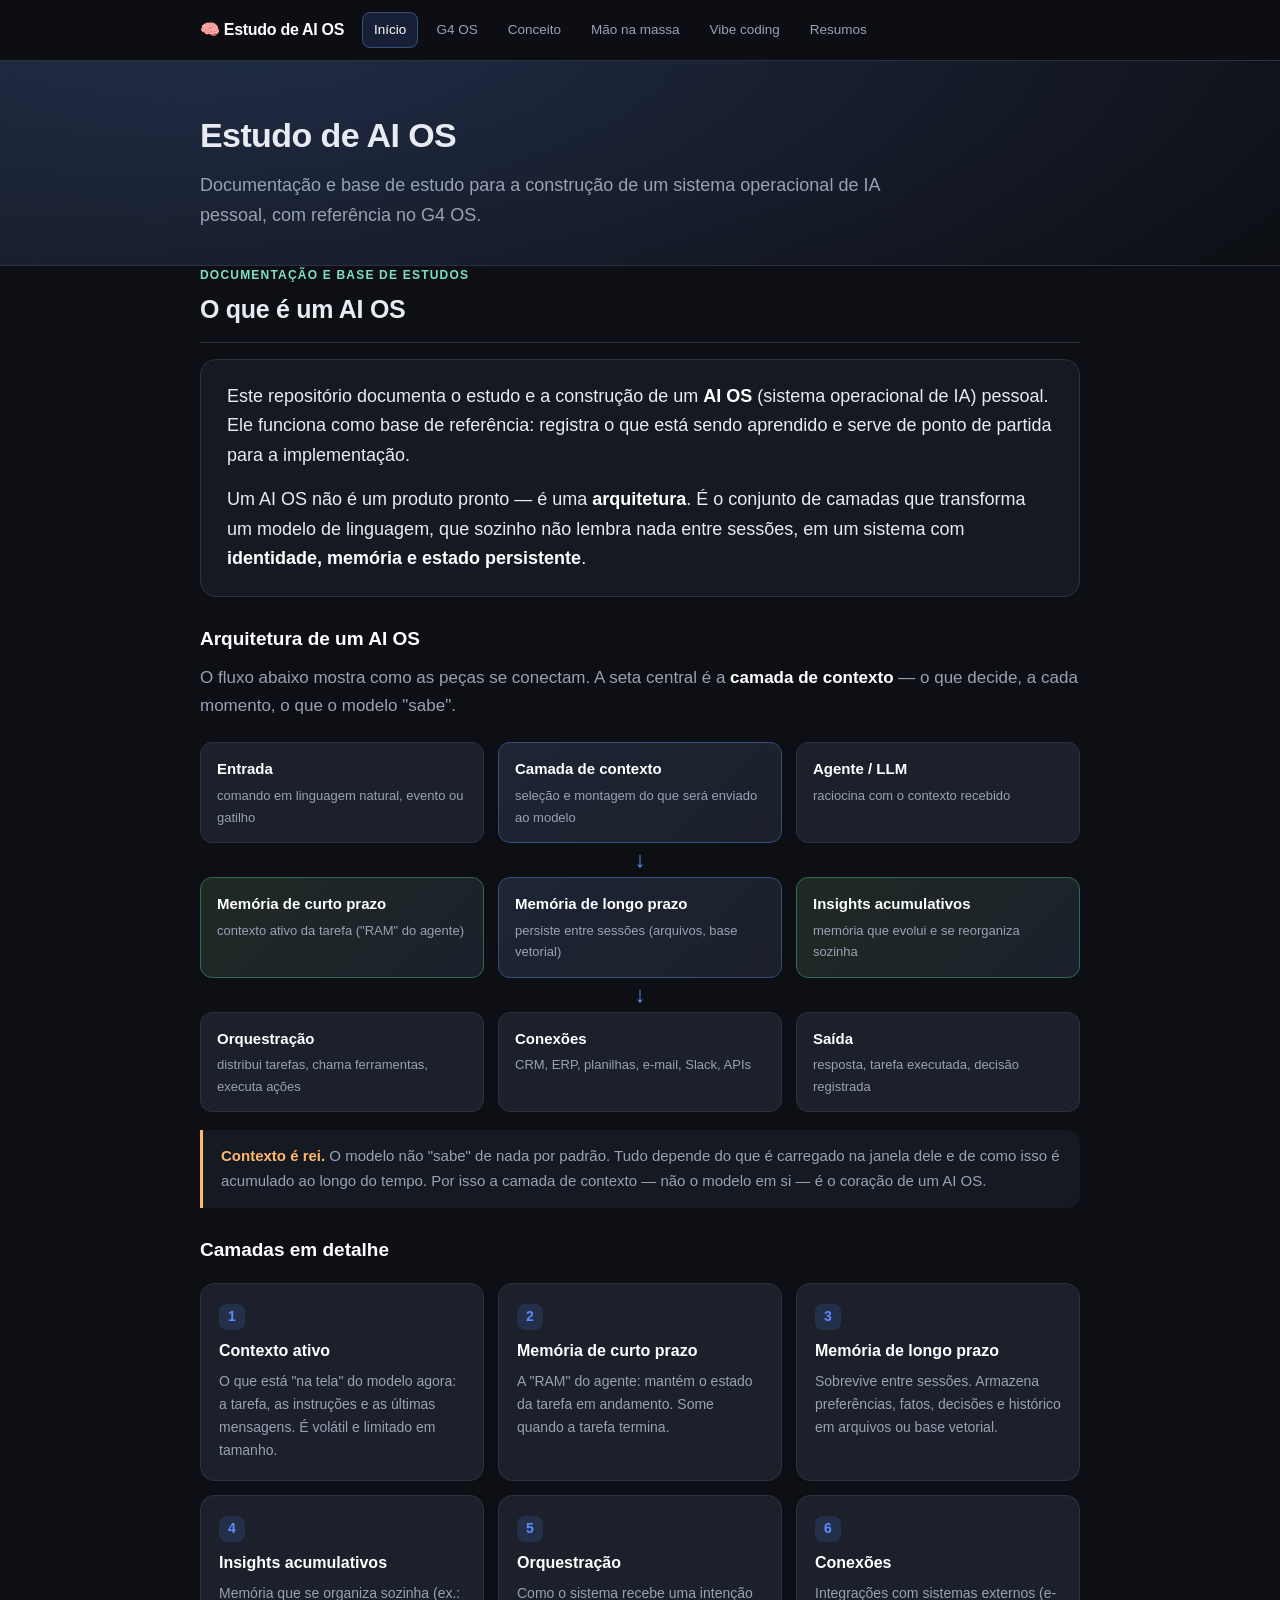
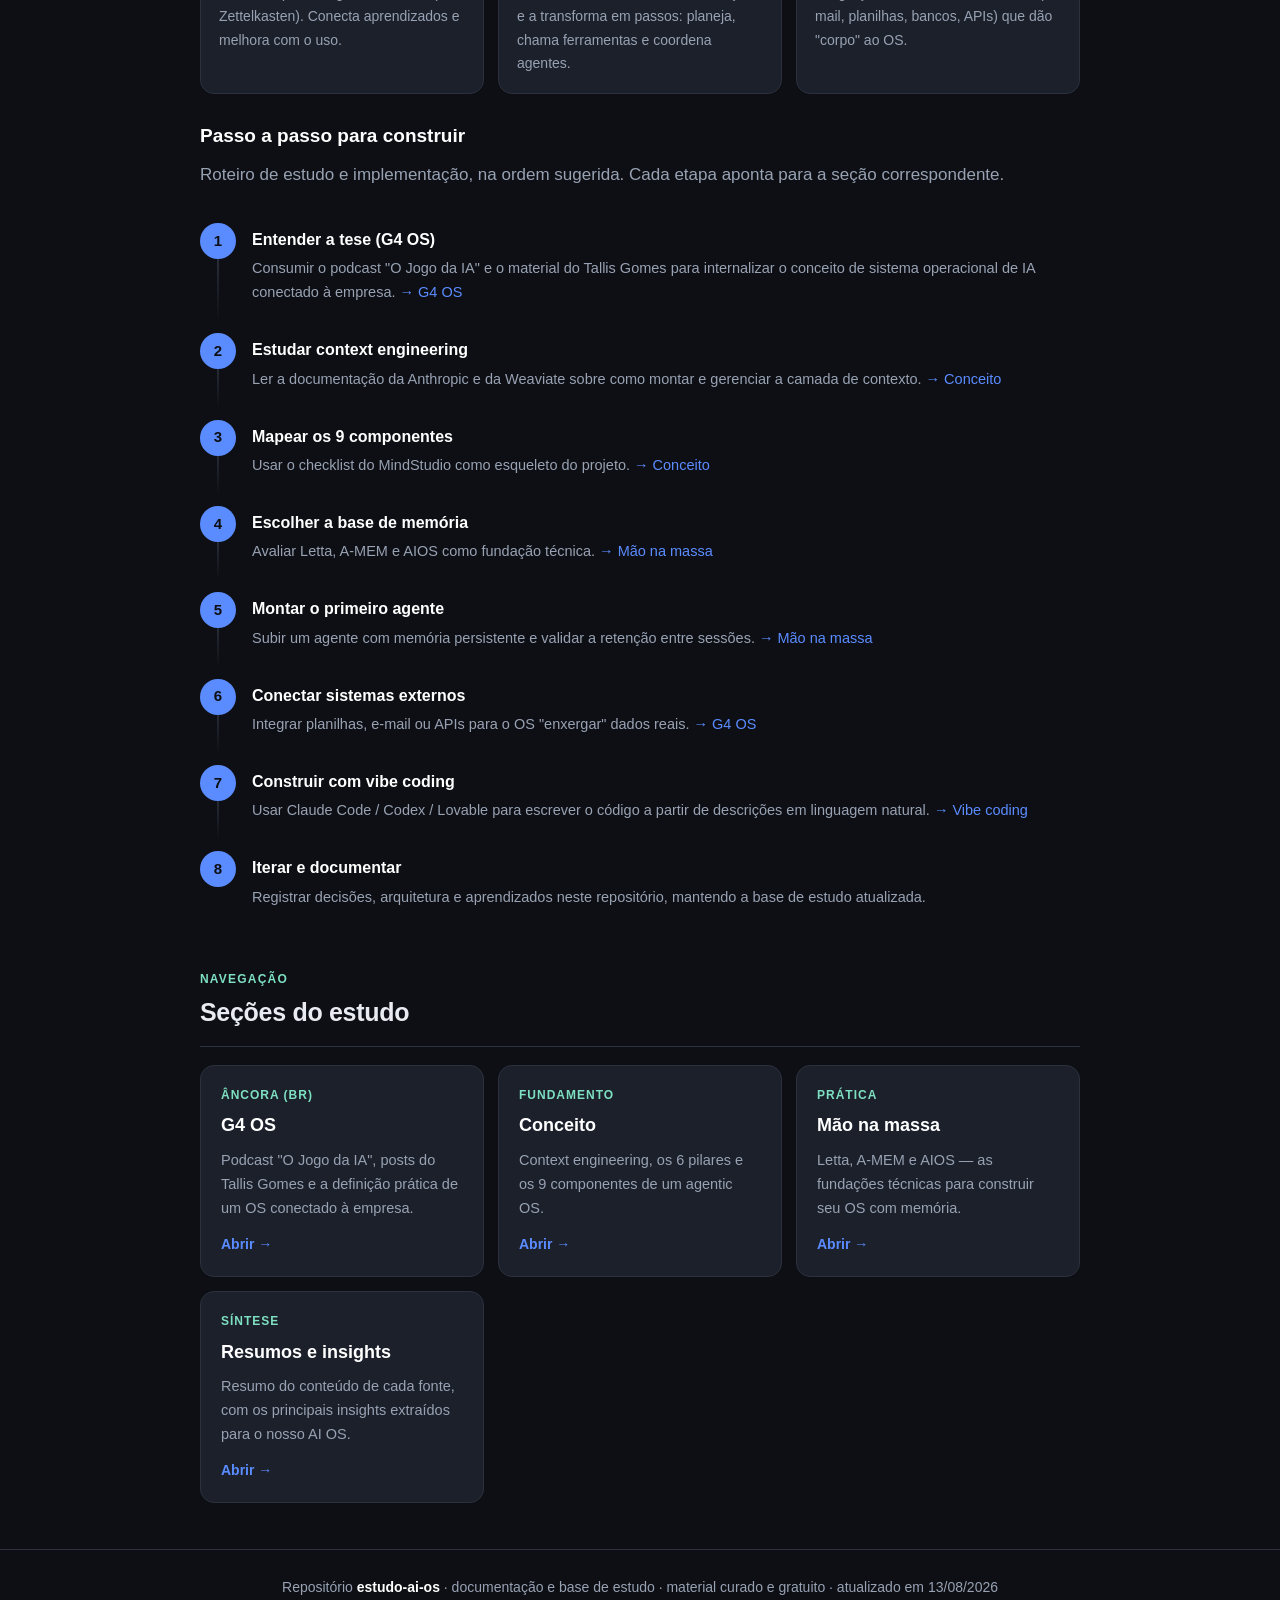
==== commit 869cf148: "Adiciona pagina Resumos com sintese de cada fonte + menu Resumos em todas as paginas" ====
--- a/index.html
+++ b/index.html
@@ -17,6 +17,7 @@
       <a href="conceito.html">Conceito</a>
       <a href="massa.html">Mão na massa</a>
       <a href="vibe.html">Vibe coding</a>
+      <a href="resumos.html">Resumos</a>
     </span>
   </div>
 </nav>
@@ -107,10 +108,10 @@
         <p>Letta, A-MEM e AIOS — as fundações técnicas para construir seu OS com memória.</p>
         <div class="go">Abrir →</div>
       </a>
-      <a class="subpage" href="vibe.html">
-        <div class="k">Ferramentas</div>
-        <h4>Vibe coding</h4>
-        <p>Claude Code, Codex, Lovable e Replit — com o que construir na prática.</p>
+      <a class="subpage" href="resumos.html">
+        <div class="k">Síntese</div>
+        <h4>Resumos e insights</h4>
+        <p>Resumo do conteúdo de cada fonte, com os principais insights extraídos para o nosso AI OS.</p>
         <div class="go">Abrir →</div>
       </a>
     </div>
--- a/styles.css
+++ b/styles.css
@@ -85,7 +85,19 @@
 ul.links li a{color:var(--accent); font-weight:600; font-size:17px}
 ul.links .desc{color:var(--muted); font-size:15px; margin-top:4px}
 ul.links .meta{color:var(--muted); font-size:13px; margin-top:6px}
+.li-detail{margin:9px 0 0; padding-left:18px}
+.li-detail li{background:none; border:none; padding:2px 0; margin:0; font-size:14px; color:var(--muted)}
+.li-detail li::marker{color:var(--accenthusk,var(--accent)); color:var(--accent)}
+.li-take{margin-top:10px; font-size:13.5px; color:var(--accent2); border-top:1px dashed var(--border); padding-top:9px}
+.li-take b{color:var(--accent2)}
 .pill{display:inline-block; font-size:11px; padding:2px 8px; border-radius:99px; background:#222a3a; color:var(--accent2); border:1px solid var(--border); margin-right:6px}
+.resumo{border-left:4px solid var(--accent); background:var(--bg2); border-radius:0 12px 12px 0; padding:16px 20px; margin:16px 0}
+.resumo h3{margin:0 0 4px; font-size:18px; color:#fff}
+.resumo .src{font-size:12.5px; color:var(--muted); margin-bottom:10px}
+.resumo ul{list-style:none; padding:0; margin:0}
+.resumo ul li{background:none; border:none; padding:4px 0 4px 18px; position:relative; color:var(--txt); font-size:14.5px}
+.resumo ul li::before{content:"▸"; position:absolute; left:0; color:var(--accent)}
+.resumo .ins{margin-top:11px; font-size:13.5px; color:var(--accent2); border-top:1px dashed var(--border); padding-top:9px}
 
 .callout{border-left:3px solid var(--accent3); background:var(--bg2); padding:14px 18px; border-radius:0 12px 12px 0; margin-top:18px; color:var(--muted); font-size:15px}
 .callout strong{color:var(--accent3)}
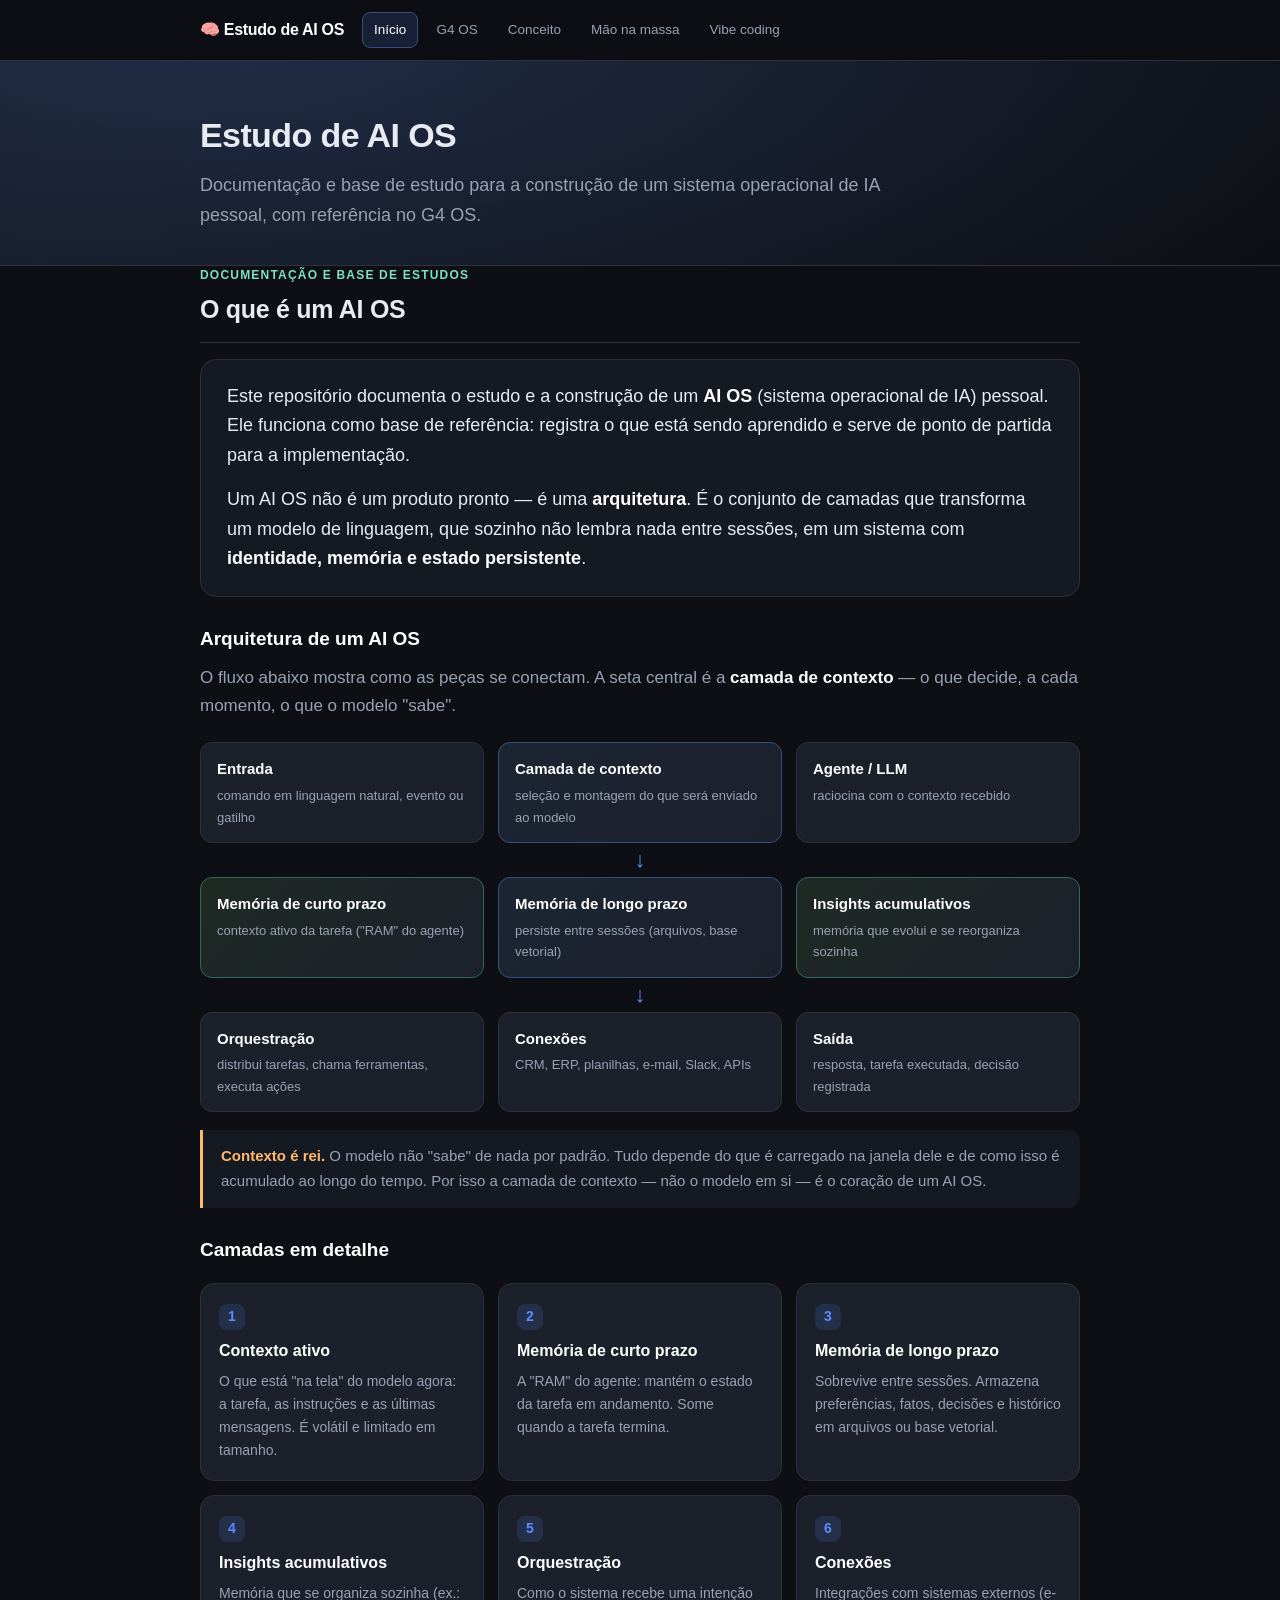
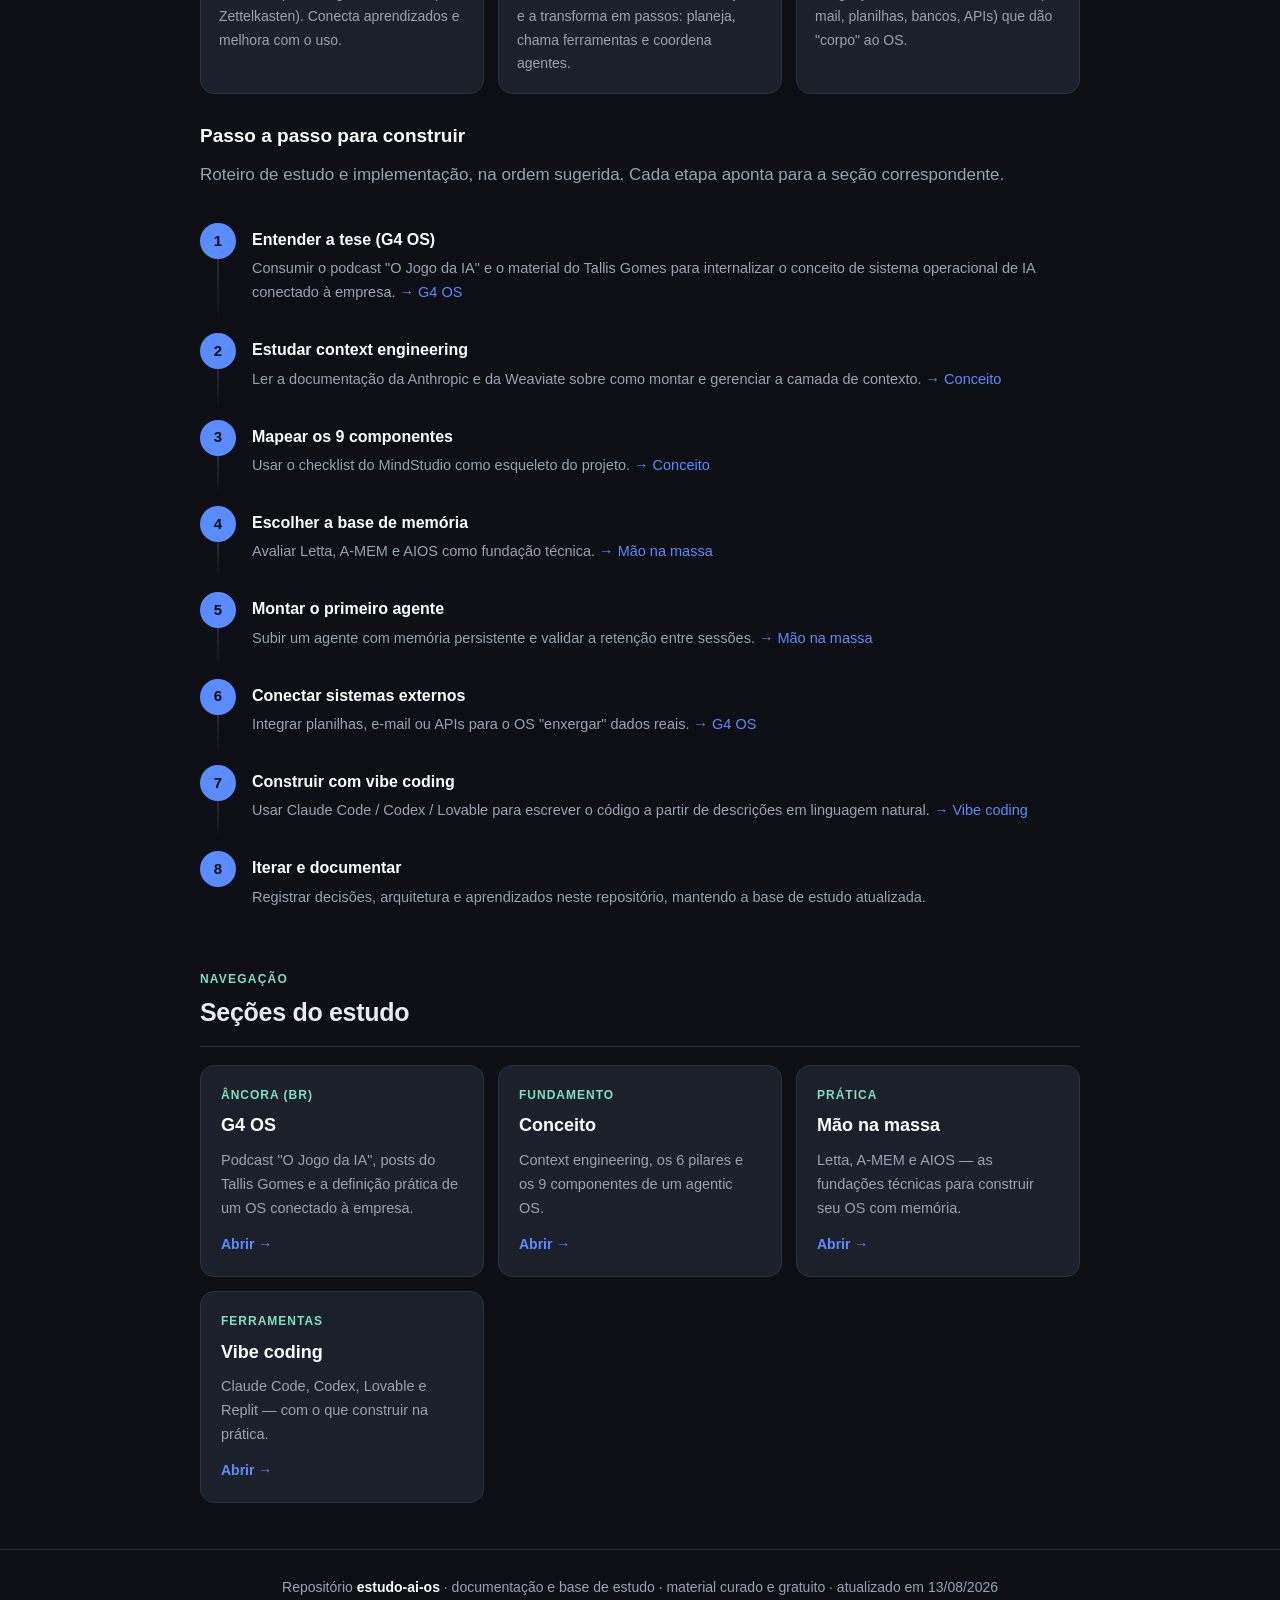
==== commit fbf75ca9: "Embute resumos/insights abaixo de cada link nas paginas; remove pagina resumos.html" ====
--- a/index.html
+++ b/index.html
@@ -17,7 +17,6 @@
       <a href="conceito.html">Conceito</a>
       <a href="massa.html">Mão na massa</a>
       <a href="vibe.html">Vibe coding</a>
-      <a href="resumos.html">Resumos</a>
     </span>
   </div>
 </nav>
@@ -108,10 +107,10 @@
         <p>Letta, A-MEM e AIOS — as fundações técnicas para construir seu OS com memória.</p>
         <div class="go">Abrir →</div>
       </a>
-      <a class="subpage" href="resumos.html">
-        <div class="k">Síntese</div>
-        <h4>Resumos e insights</h4>
-        <p>Resumo do conteúdo de cada fonte, com os principais insights extraídos para o nosso AI OS.</p>
+      <a class="subpage" href="vibe.html">
+        <div class="k">Ferramentas</div>
+        <h4>Vibe coding</h4>
+        <p>Claude Code, Codex, Lovable e Replit — com o que construir na prática.</p>
         <div class="go">Abrir →</div>
       </a>
     </div>
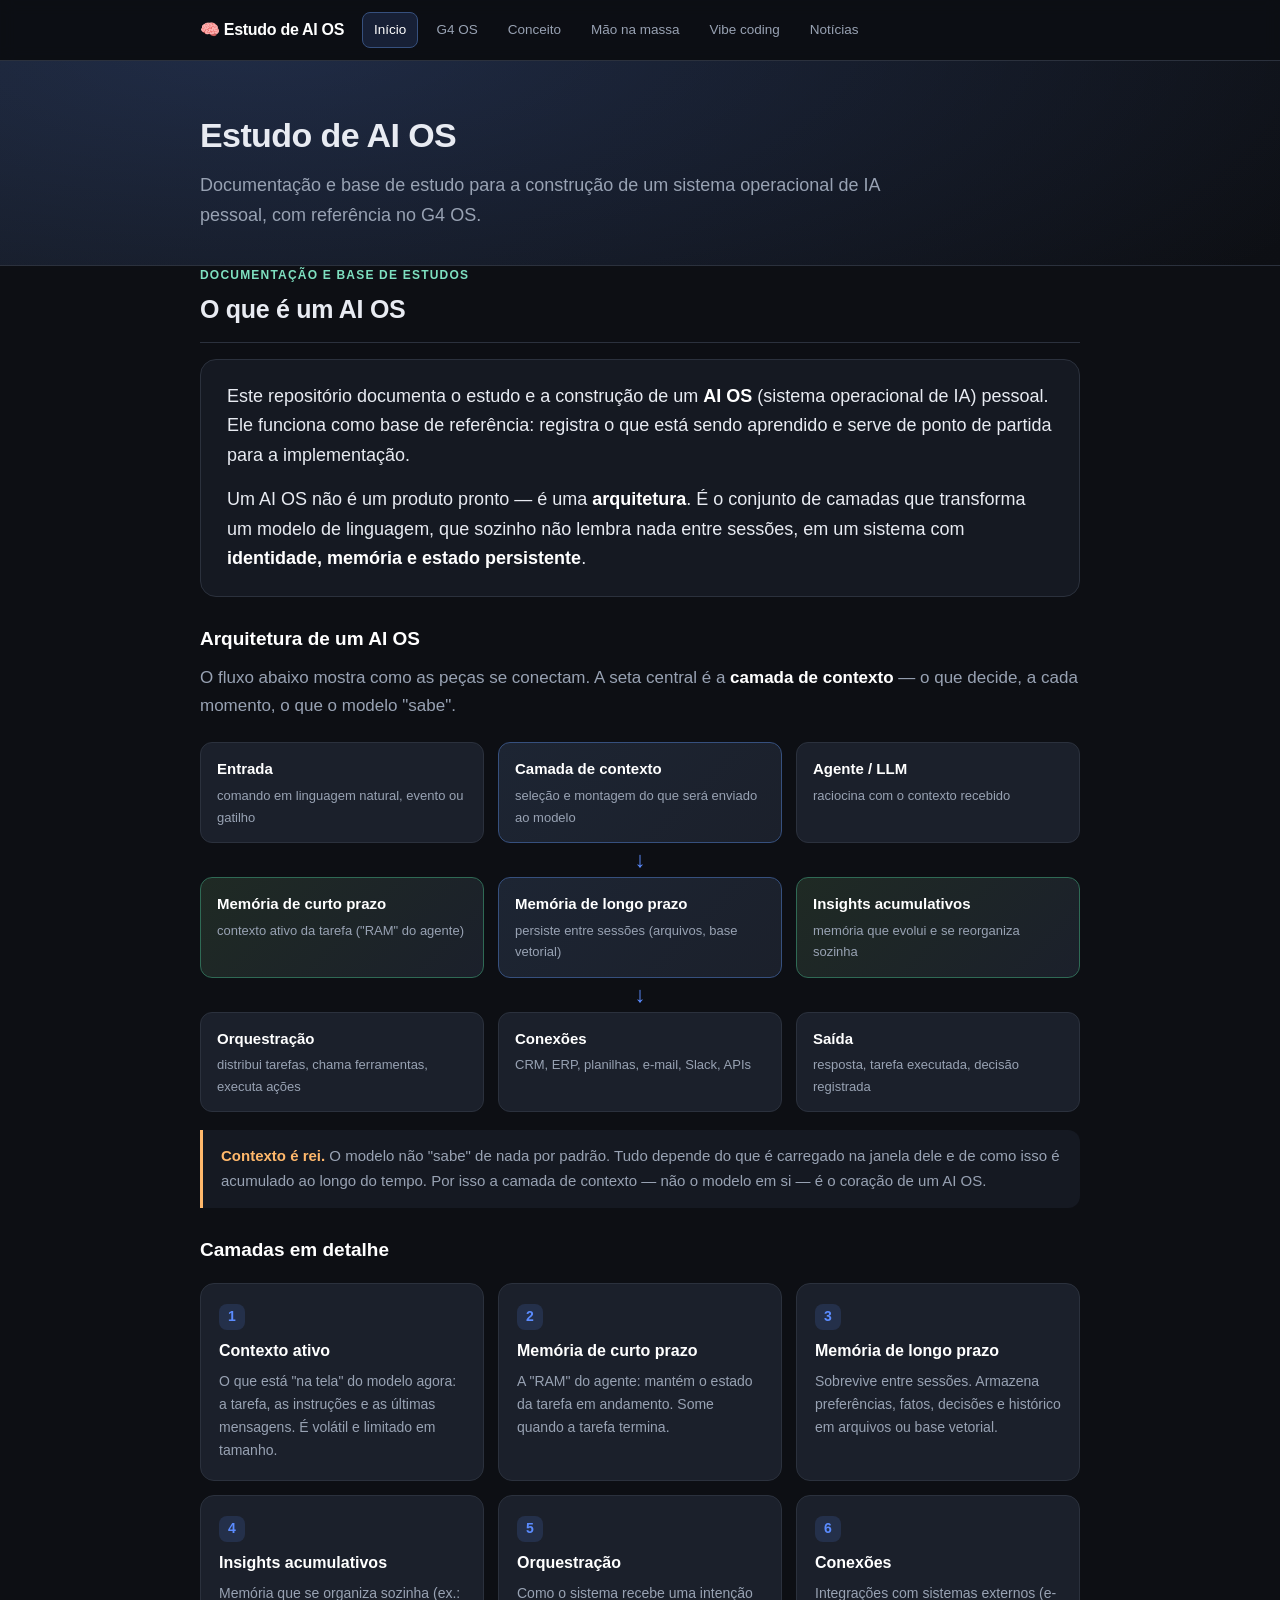
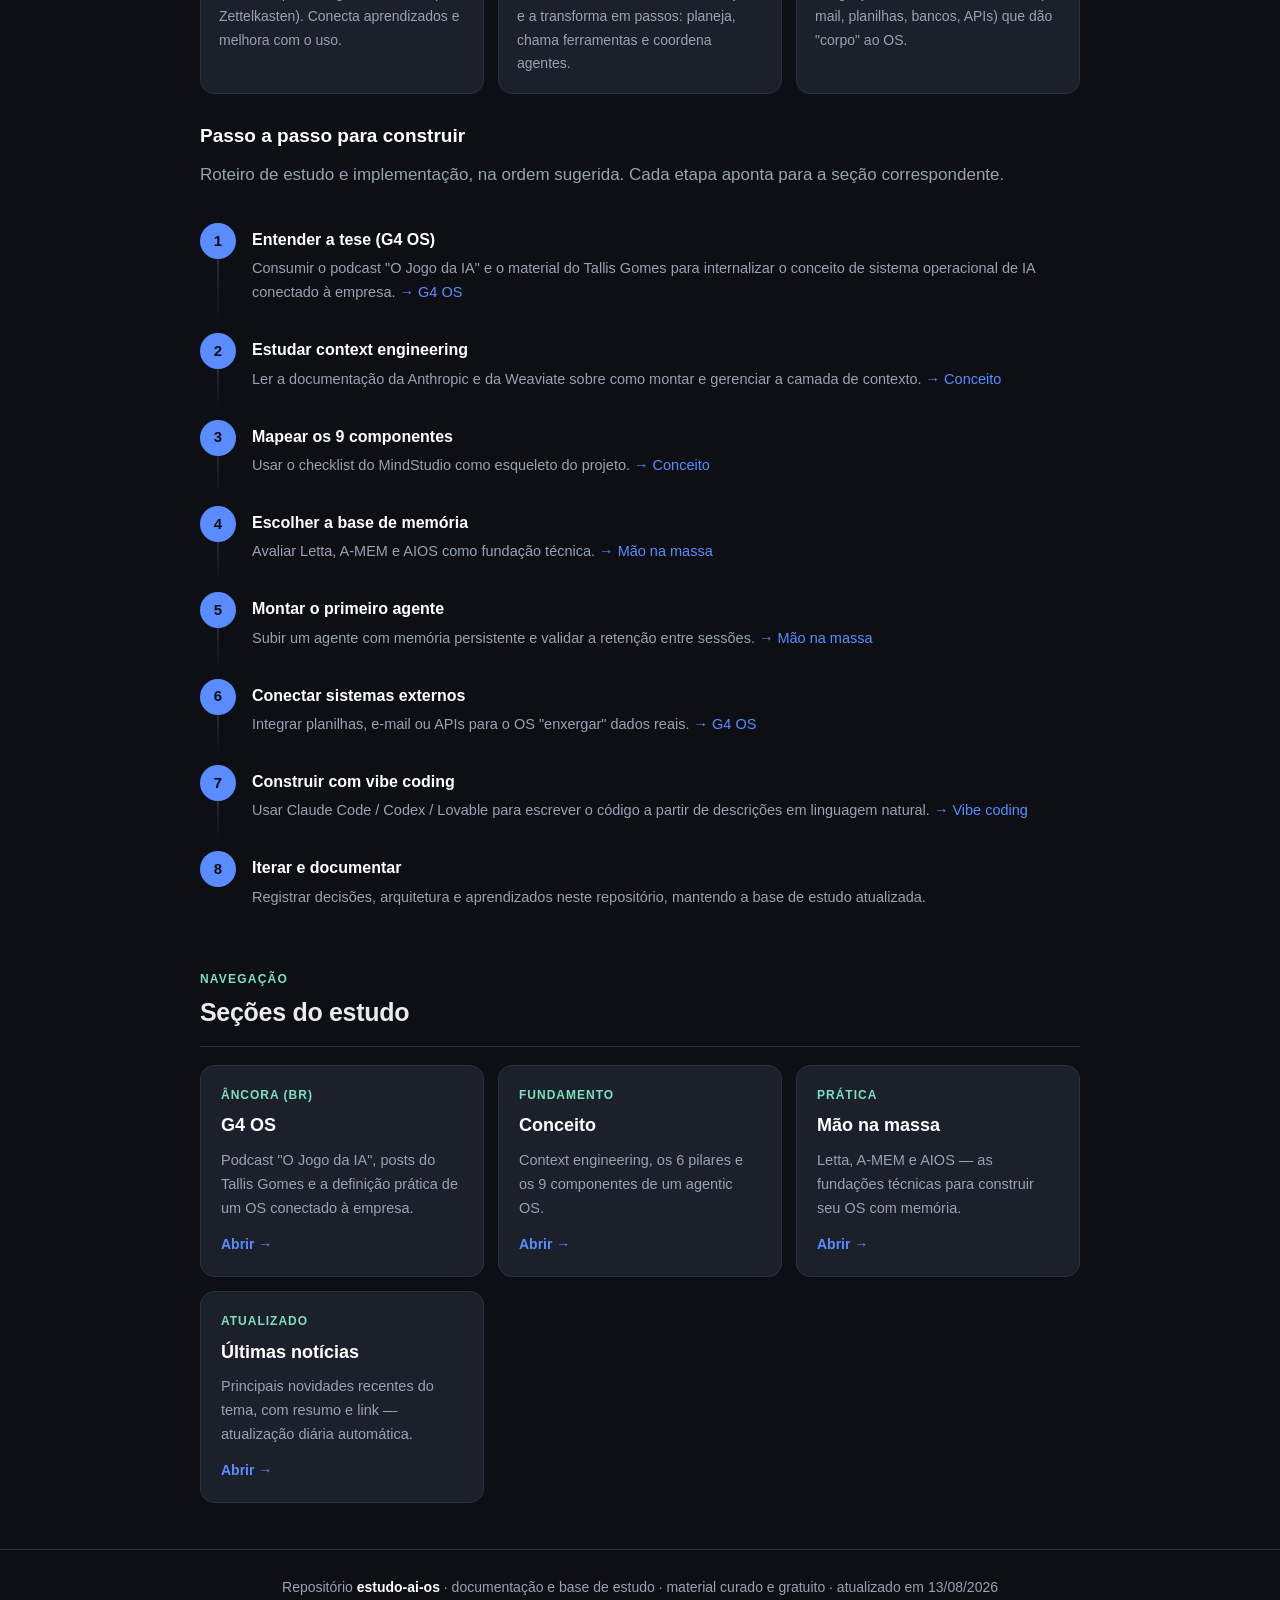
==== commit ef3faea0: "Adiciona pagina de noticias com atualizacao diaria; menu e card na home" ====
--- a/index.html
+++ b/index.html
@@ -17,6 +17,7 @@
       <a href="conceito.html">Conceito</a>
       <a href="massa.html">Mão na massa</a>
       <a href="vibe.html">Vibe coding</a>
+      <a href="noticias.html">Notícias</a>
     </span>
   </div>
 </nav>
@@ -107,10 +108,10 @@
         <p>Letta, A-MEM e AIOS — as fundações técnicas para construir seu OS com memória.</p>
         <div class="go">Abrir →</div>
       </a>
-      <a class="subpage" href="vibe.html">
-        <div class="k">Ferramentas</div>
-        <h4>Vibe coding</h4>
-        <p>Claude Code, Codex, Lovable e Replit — com o que construir na prática.</p>
+      <a class="subpage" href="noticias.html">
+        <div class="k">Atualizado</div>
+        <h4>Últimas notícias</h4>
+        <p>Principais novidades recentes do tema, com resumo e link — atualização diária automática.</p>
         <div class="go">Abrir →</div>
       </a>
     </div>
--- a/styles.css
+++ b/styles.css
@@ -94,9 +94,8 @@
 .resumo{border-left:4px solid var(--accent); background:var(--bg2); border-radius:0 12px 12px 0; padding:16px 20px; margin:16px 0}
 .resumo h3{margin:0 0 4px; font-size:18px; color:#fff}
 .resumo .src{font-size:12.5px; color:var(--muted); margin-bottom:10px}
-.resumo ul{list-style:none; padding:0; margin:0}
-.resumo ul li{background:none; border:none; padding:4px 0 4px 18px; position:relative; color:var(--txt); font-size:14.5px}
-.resumo ul li::before{content:"▸"; position:absolute; left:0; color:var(--accent)}
+.resumo p{color:var(--txt); font-size:14.5px; margin:0 0 10px; line-height:1.6}
+.resumo p:last-of-type{margin-bottom:0}
 .resumo .ins{margin-top:11px; font-size:13.5px; color:var(--accent2); border-top:1px dashed var(--border); padding-top:9px}
 
 .callout{border-left:3px solid var(--accent3); background:var(--bg2); padding:14px 18px; border-radius:0 12px 12px 0; margin-top:18px; color:var(--muted); font-size:15px}
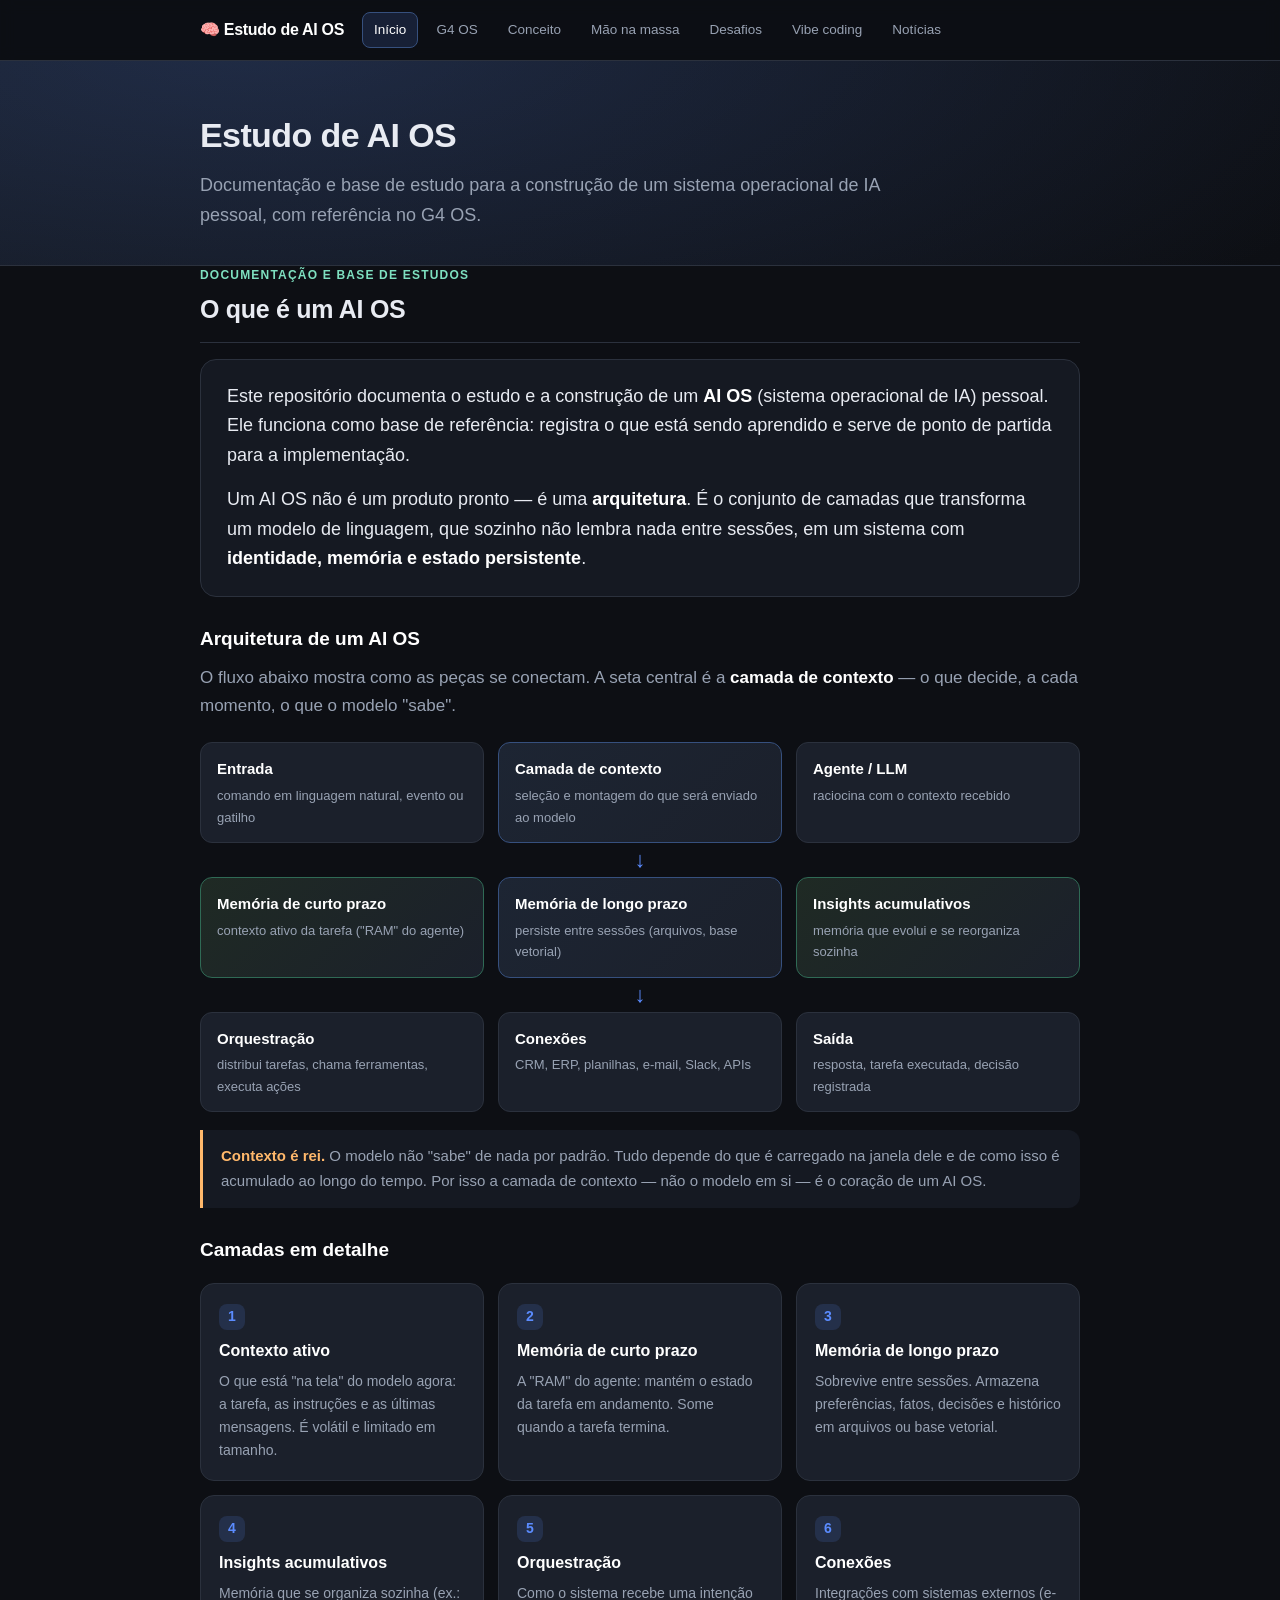
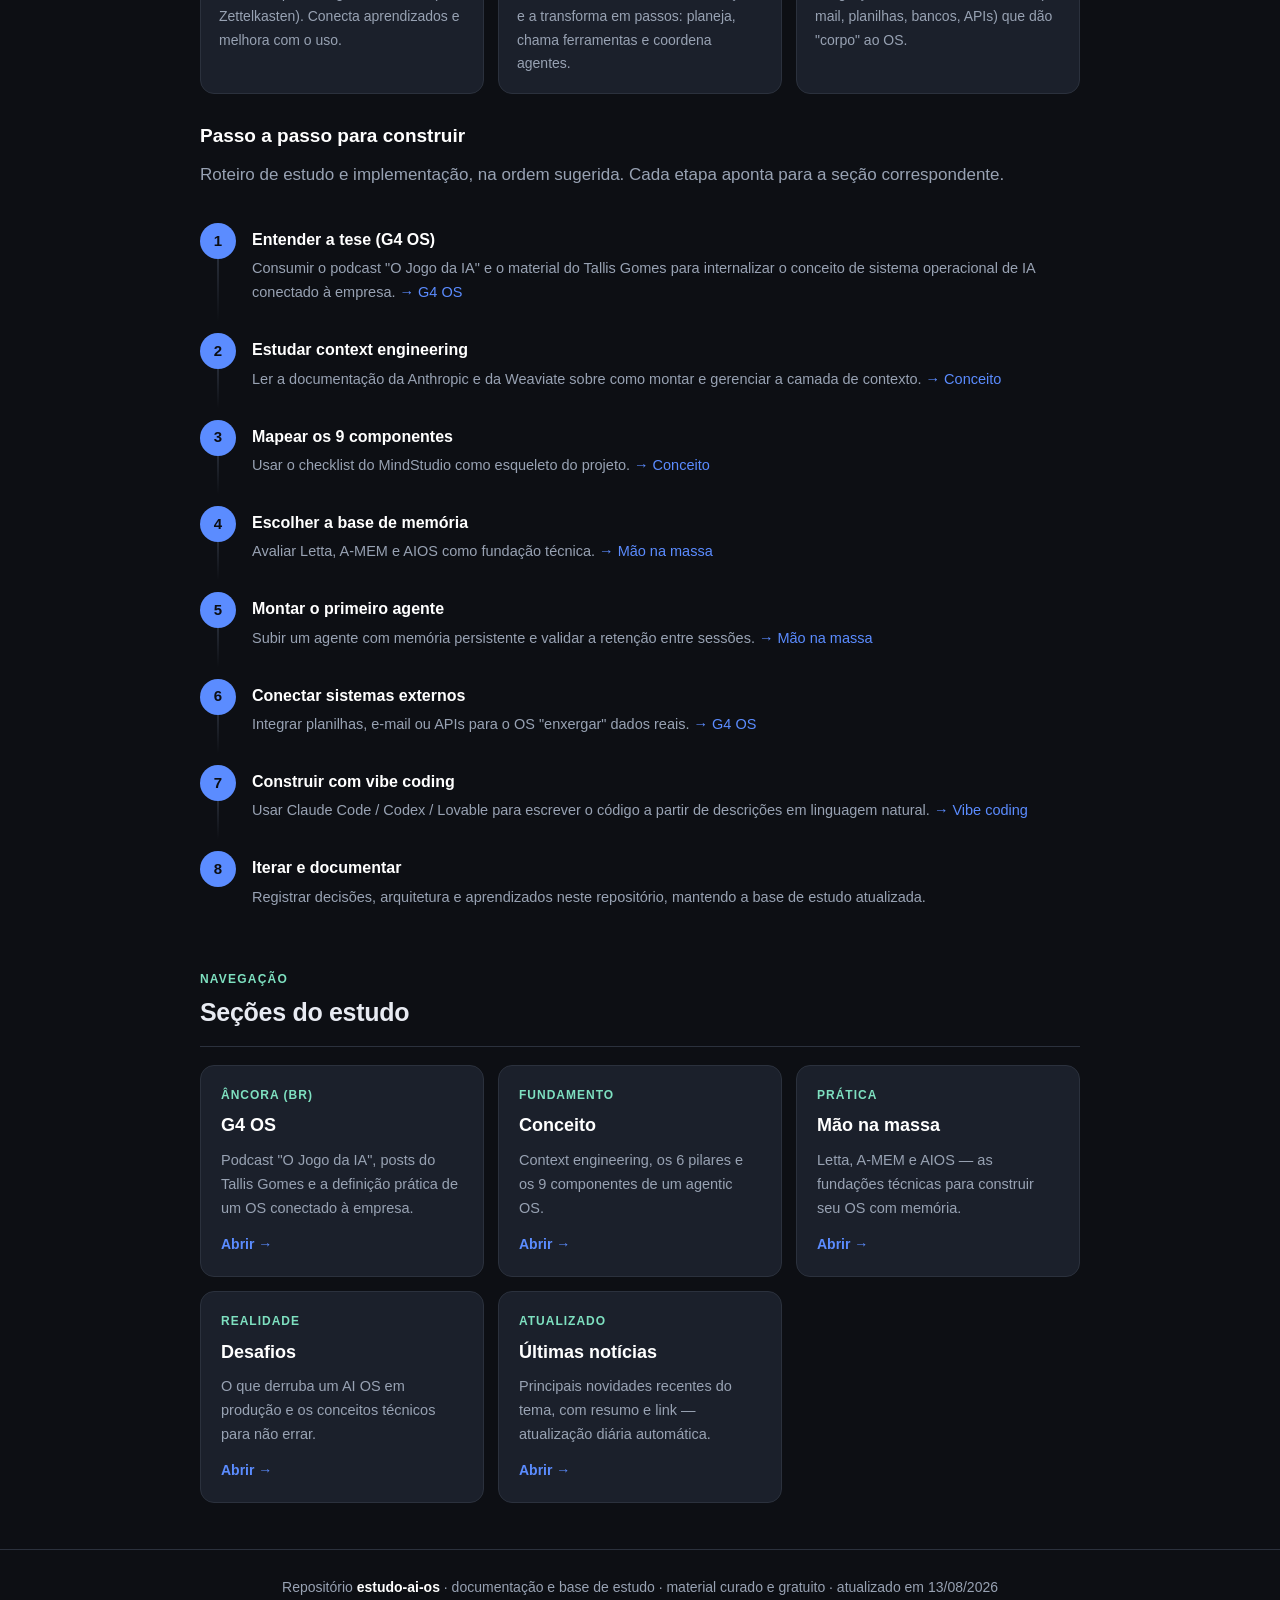
==== commit 6c9a99a6: "Adiciona pagina Desafios (arquitetura e conceitos) com menu, card e fontes reais" ====
--- a/index.html
+++ b/index.html
@@ -16,6 +16,7 @@
       <a href="g4.html">G4 OS</a>
       <a href="conceito.html">Conceito</a>
       <a href="massa.html">Mão na massa</a>
+      <a href="desafios.html">Desafios</a>
       <a href="vibe.html">Vibe coding</a>
       <a href="noticias.html">Notícias</a>
     </span>
@@ -108,6 +109,12 @@
         <p>Letta, A-MEM e AIOS — as fundações técnicas para construir seu OS com memória.</p>
         <div class="go">Abrir →</div>
       </a>
+      <a class="subpage" href="desafios.html">
+        <div class="k">Realidade</div>
+        <h4>Desafios</h4>
+        <p>O que derruba um AI OS em produção e os conceitos técnicos para não errar.</p>
+        <div class="go">Abrir →</div>
+      </a>
       <a class="subpage" href="noticias.html">
         <div class="k">Atualizado</div>
         <h4>Últimas notícias</h4>
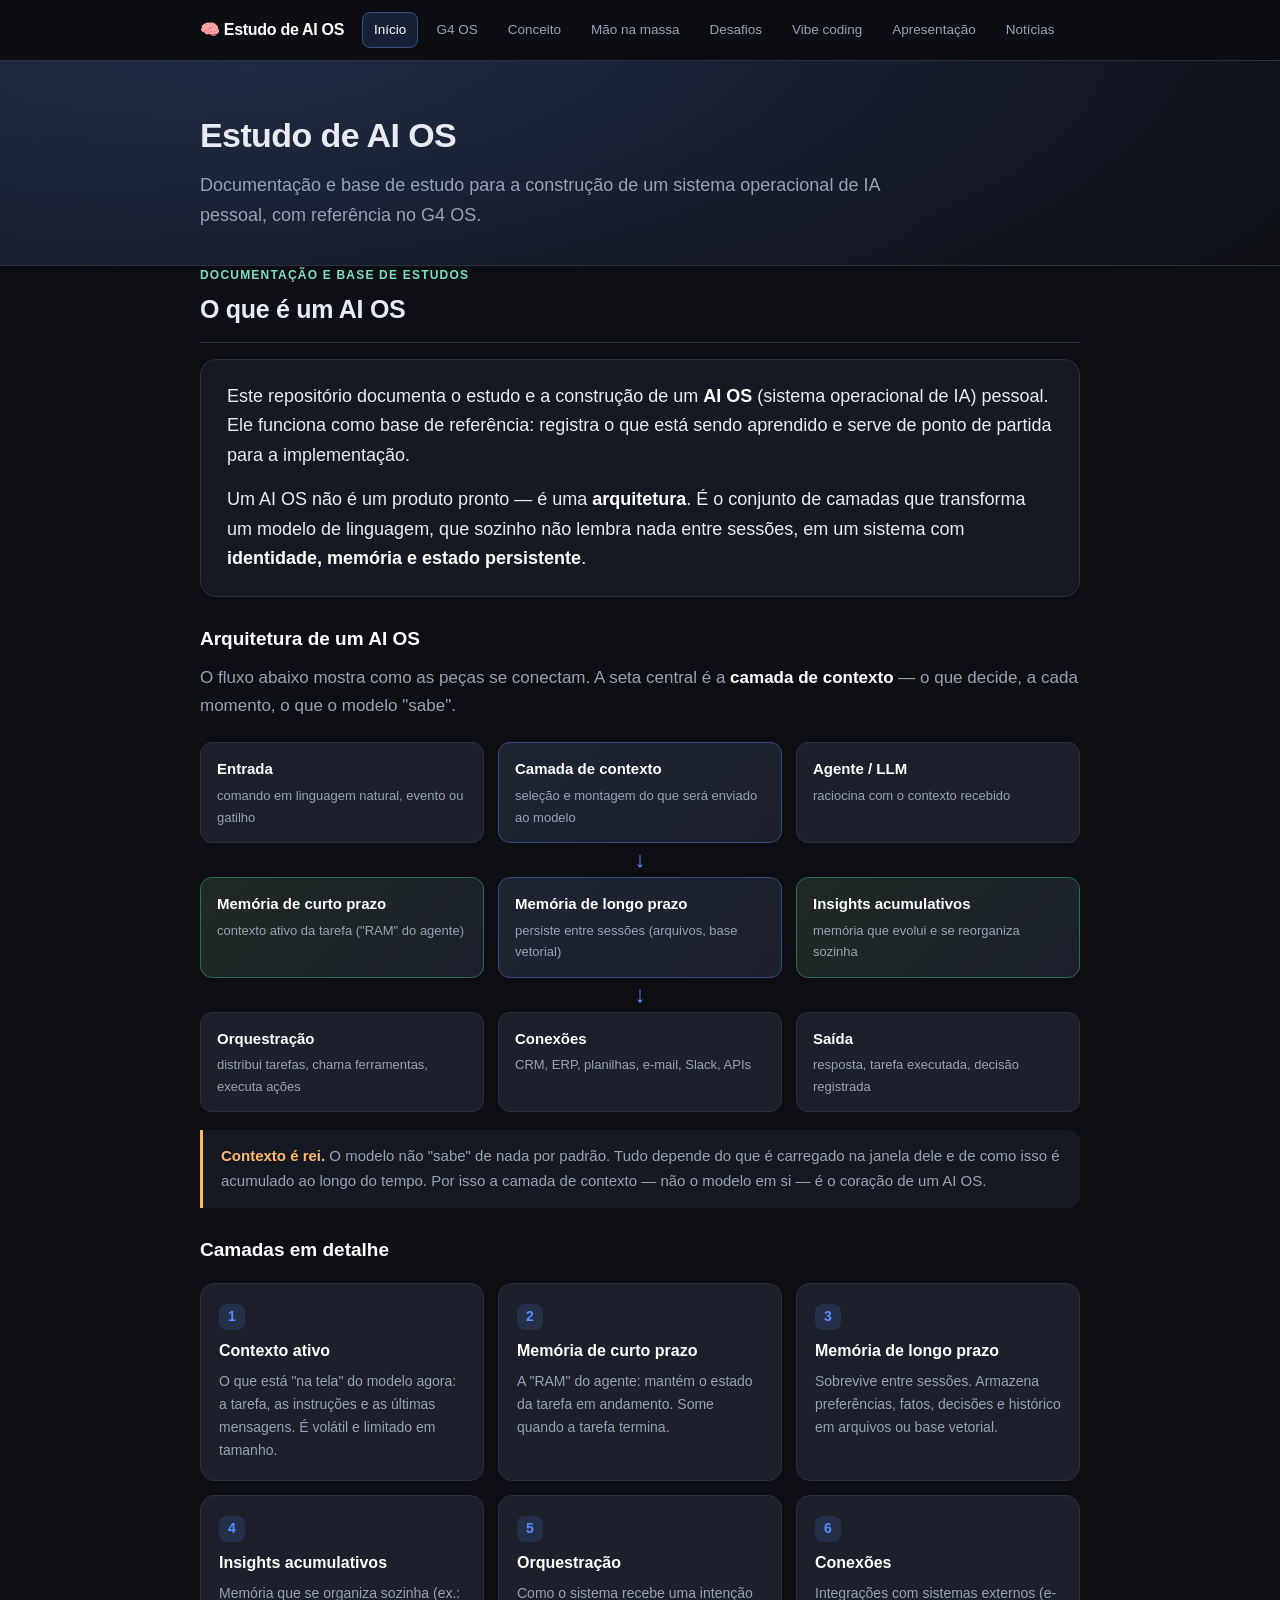
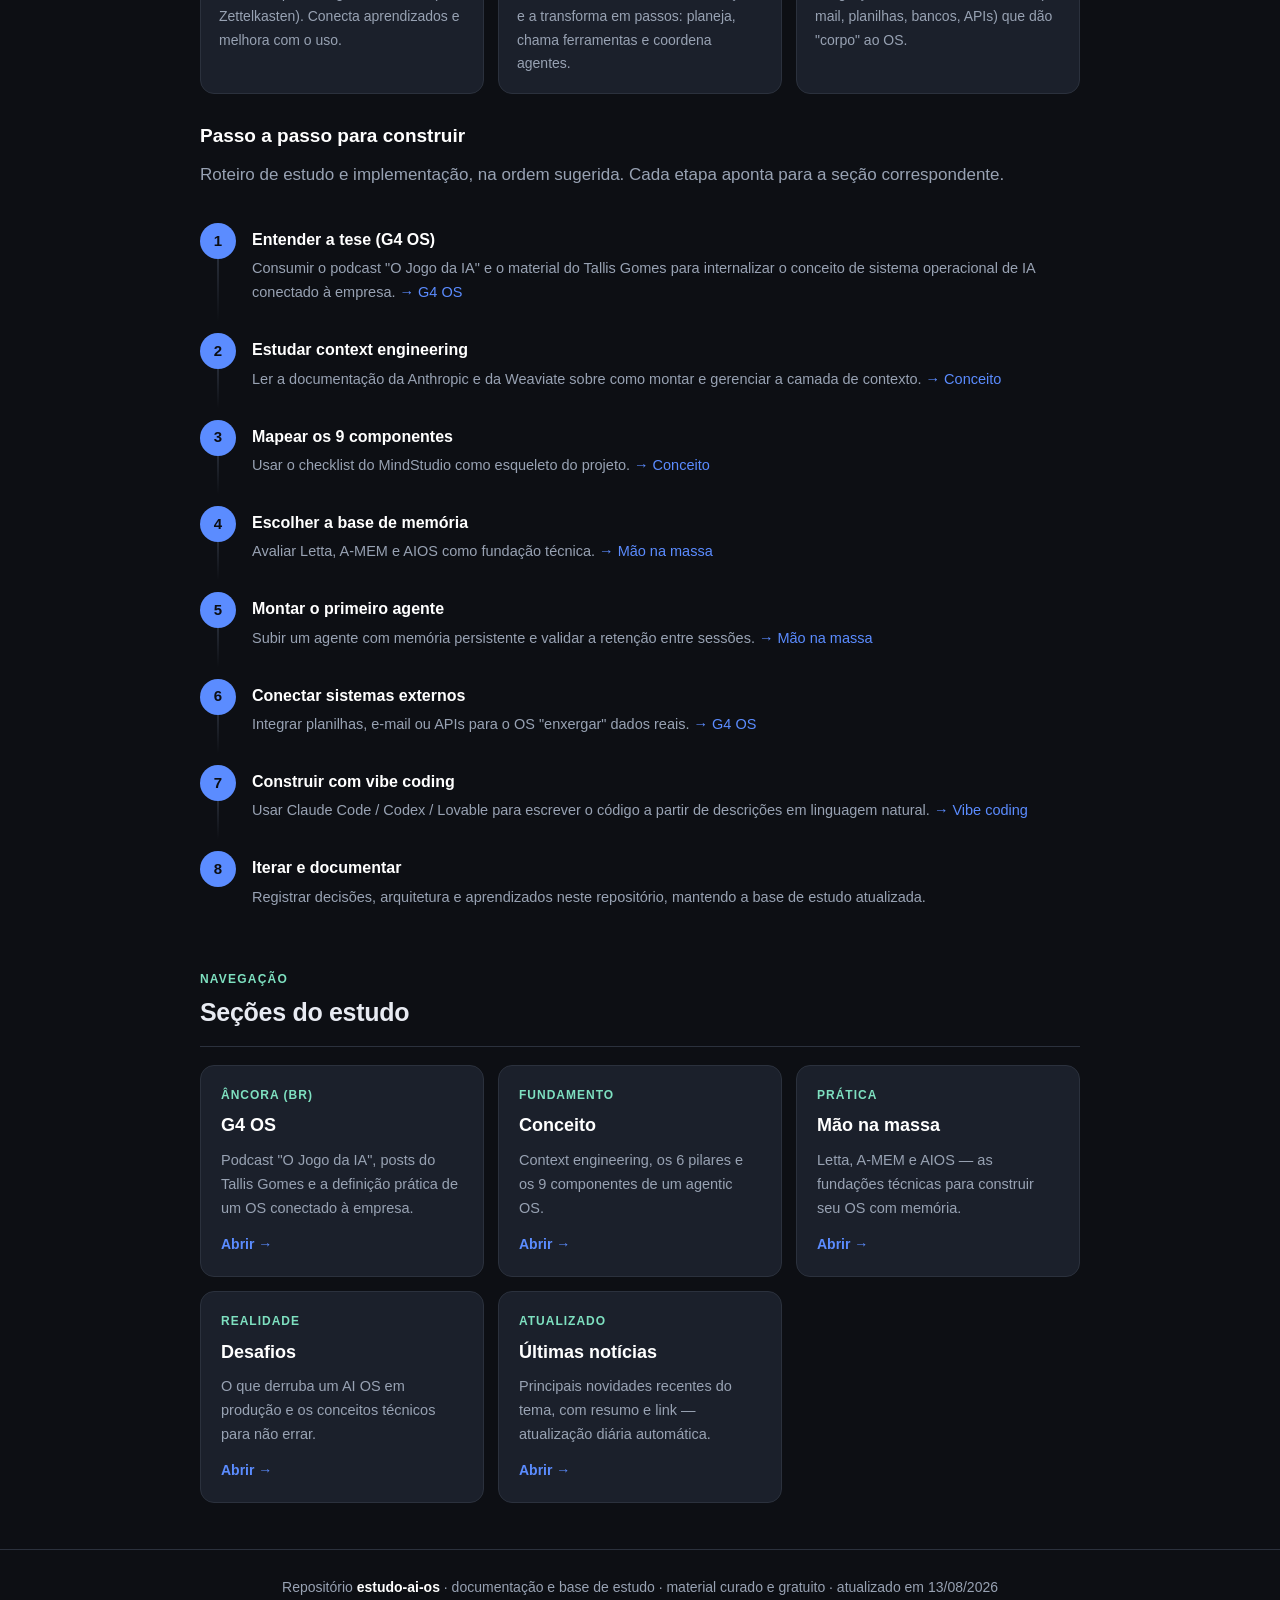
==== commit ff6d1ac6: "Adiciona pagina de apresentacao do AI OS (visao nao tecnica) + nav" ====
--- a/index.html
+++ b/index.html
@@ -18,6 +18,7 @@
       <a href="massa.html">Mão na massa</a>
       <a href="desafios.html">Desafios</a>
       <a href="vibe.html">Vibe coding</a>
+      <a href="apresentacao.html">Apresentação</a>
       <a href="noticias.html">Notícias</a>
     </span>
   </div>
